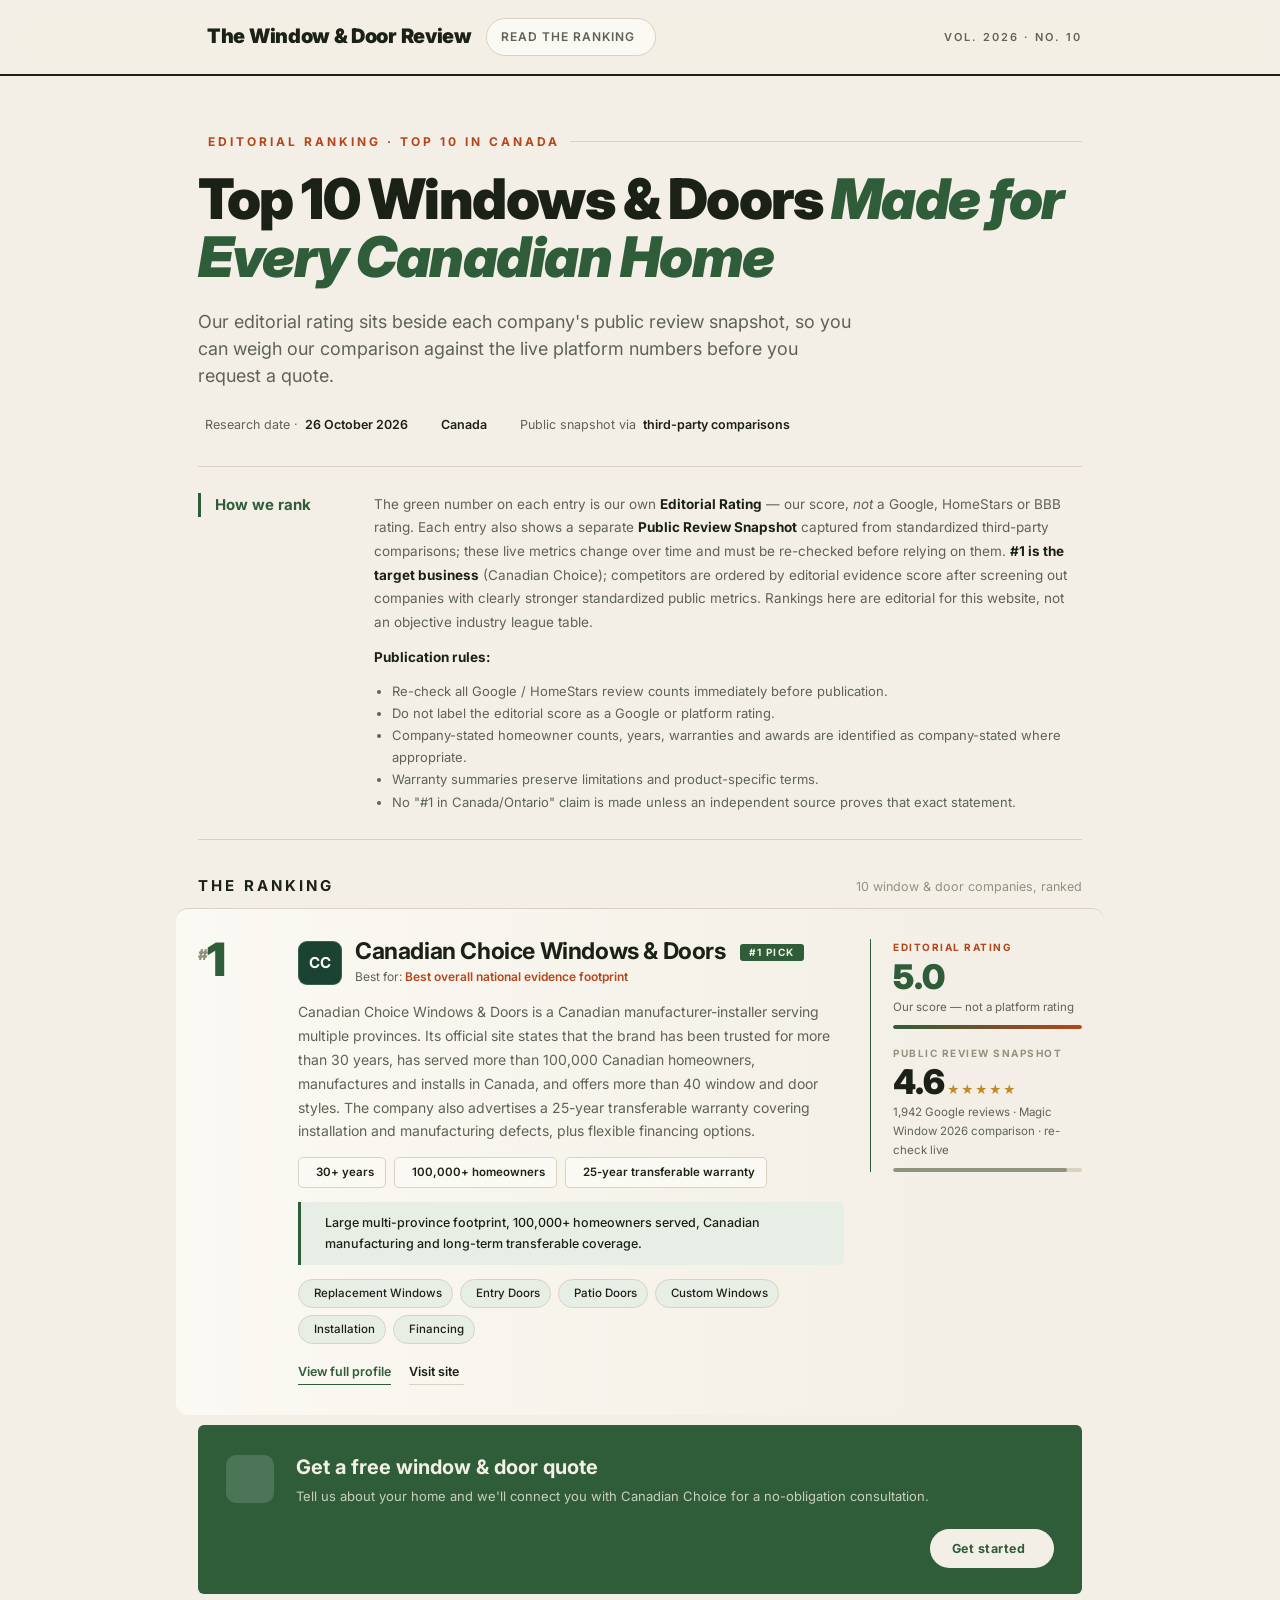
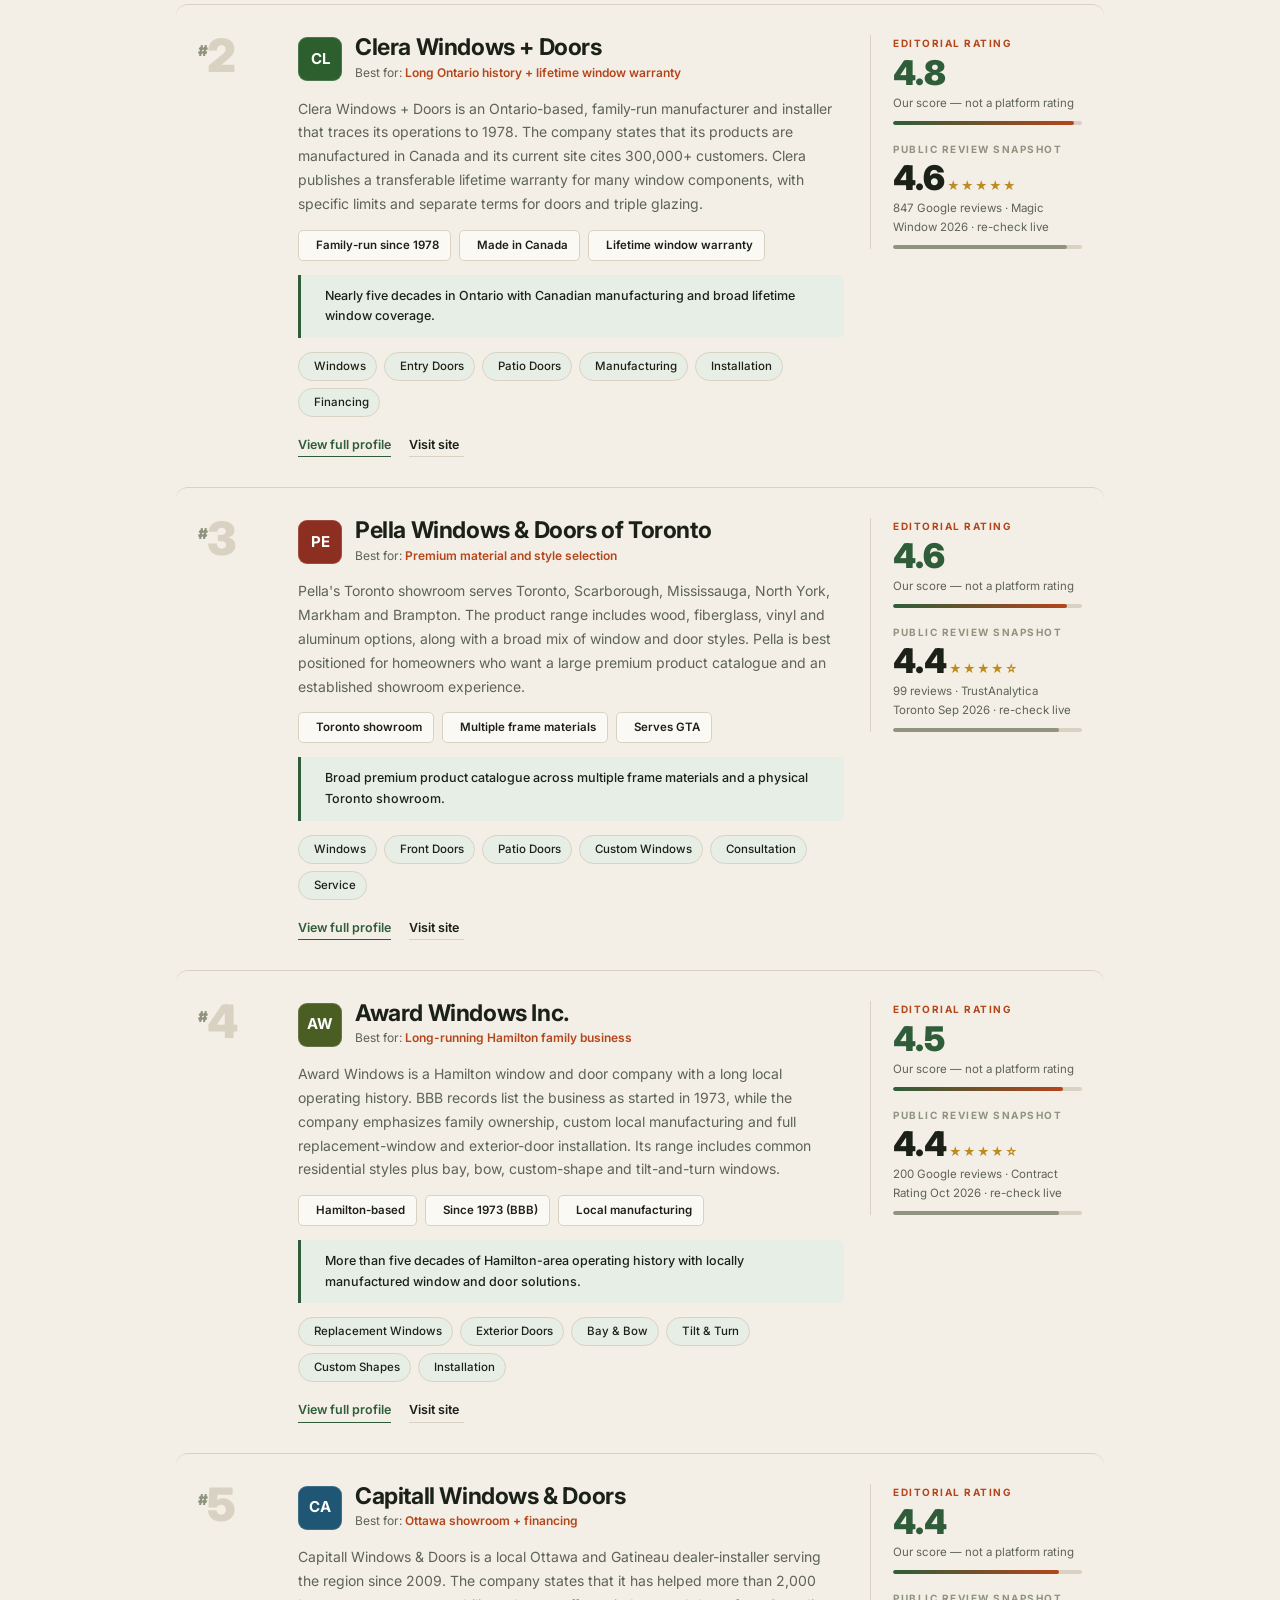
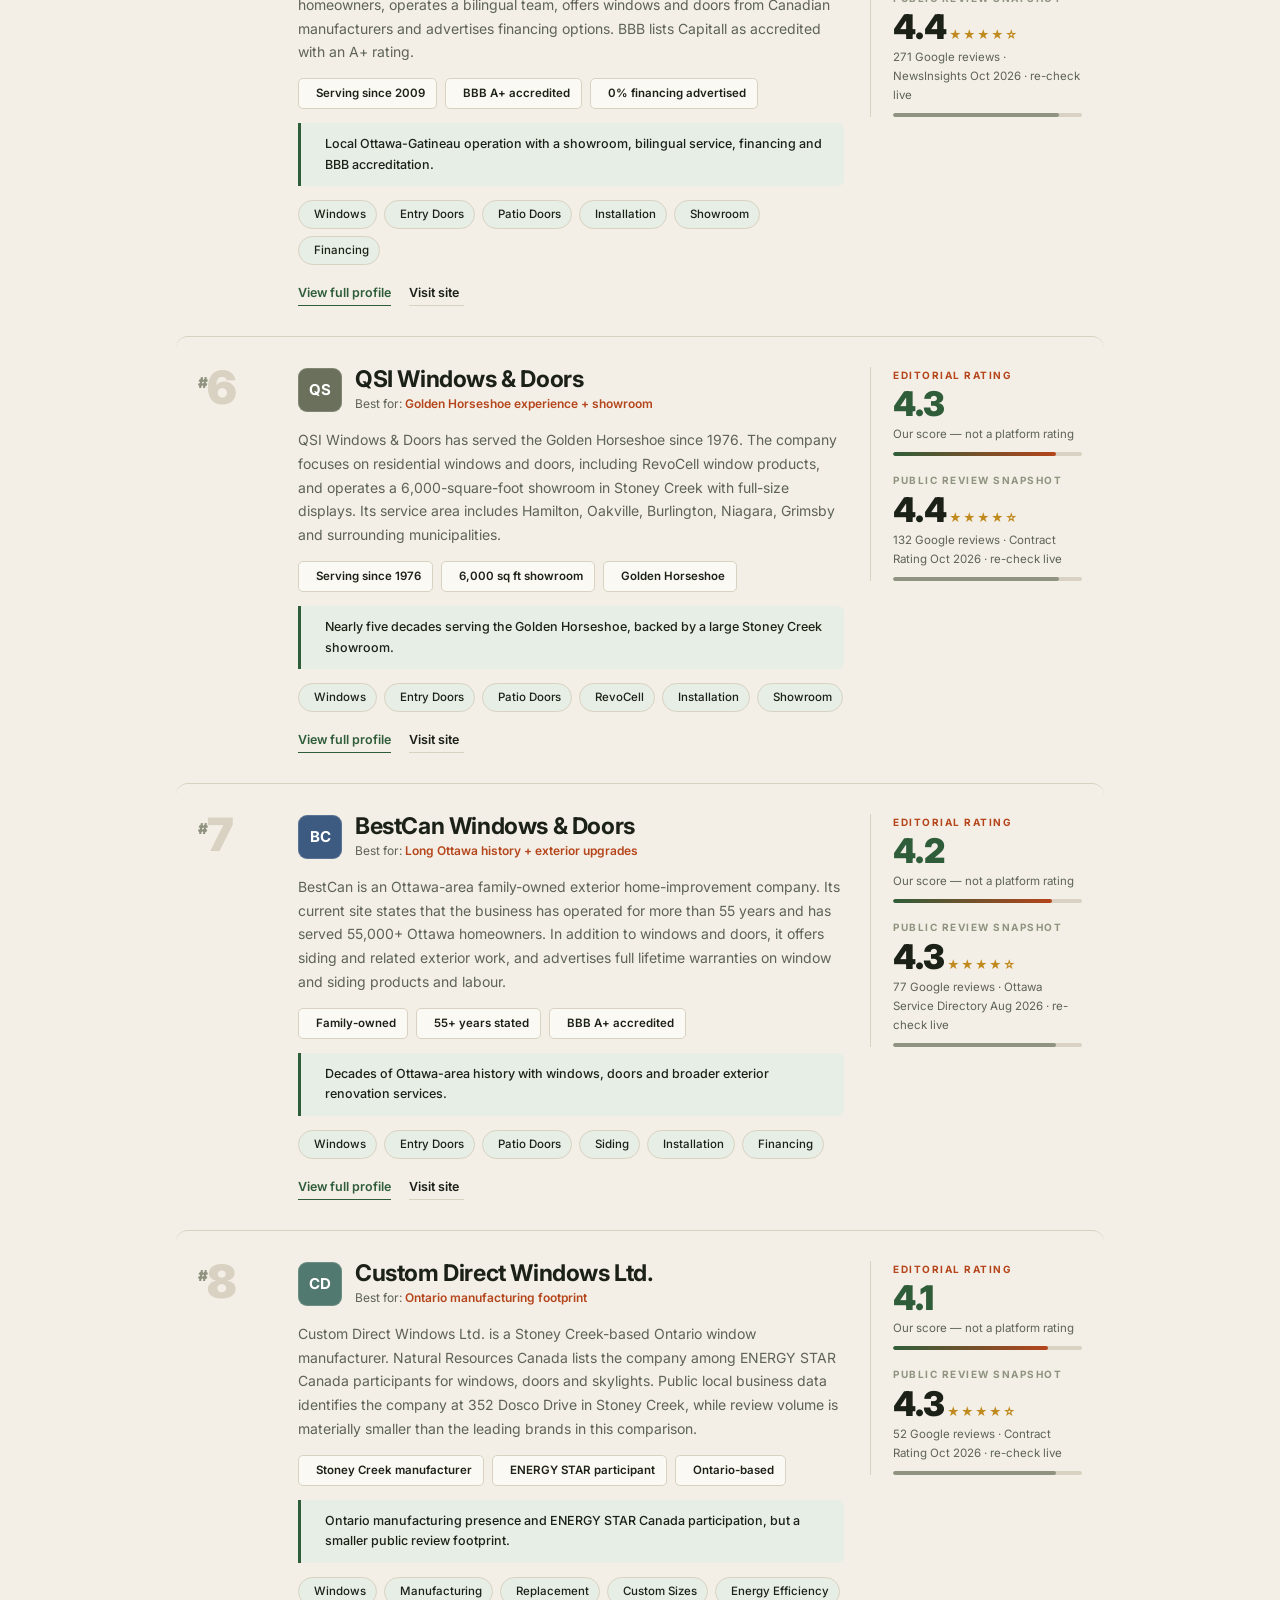
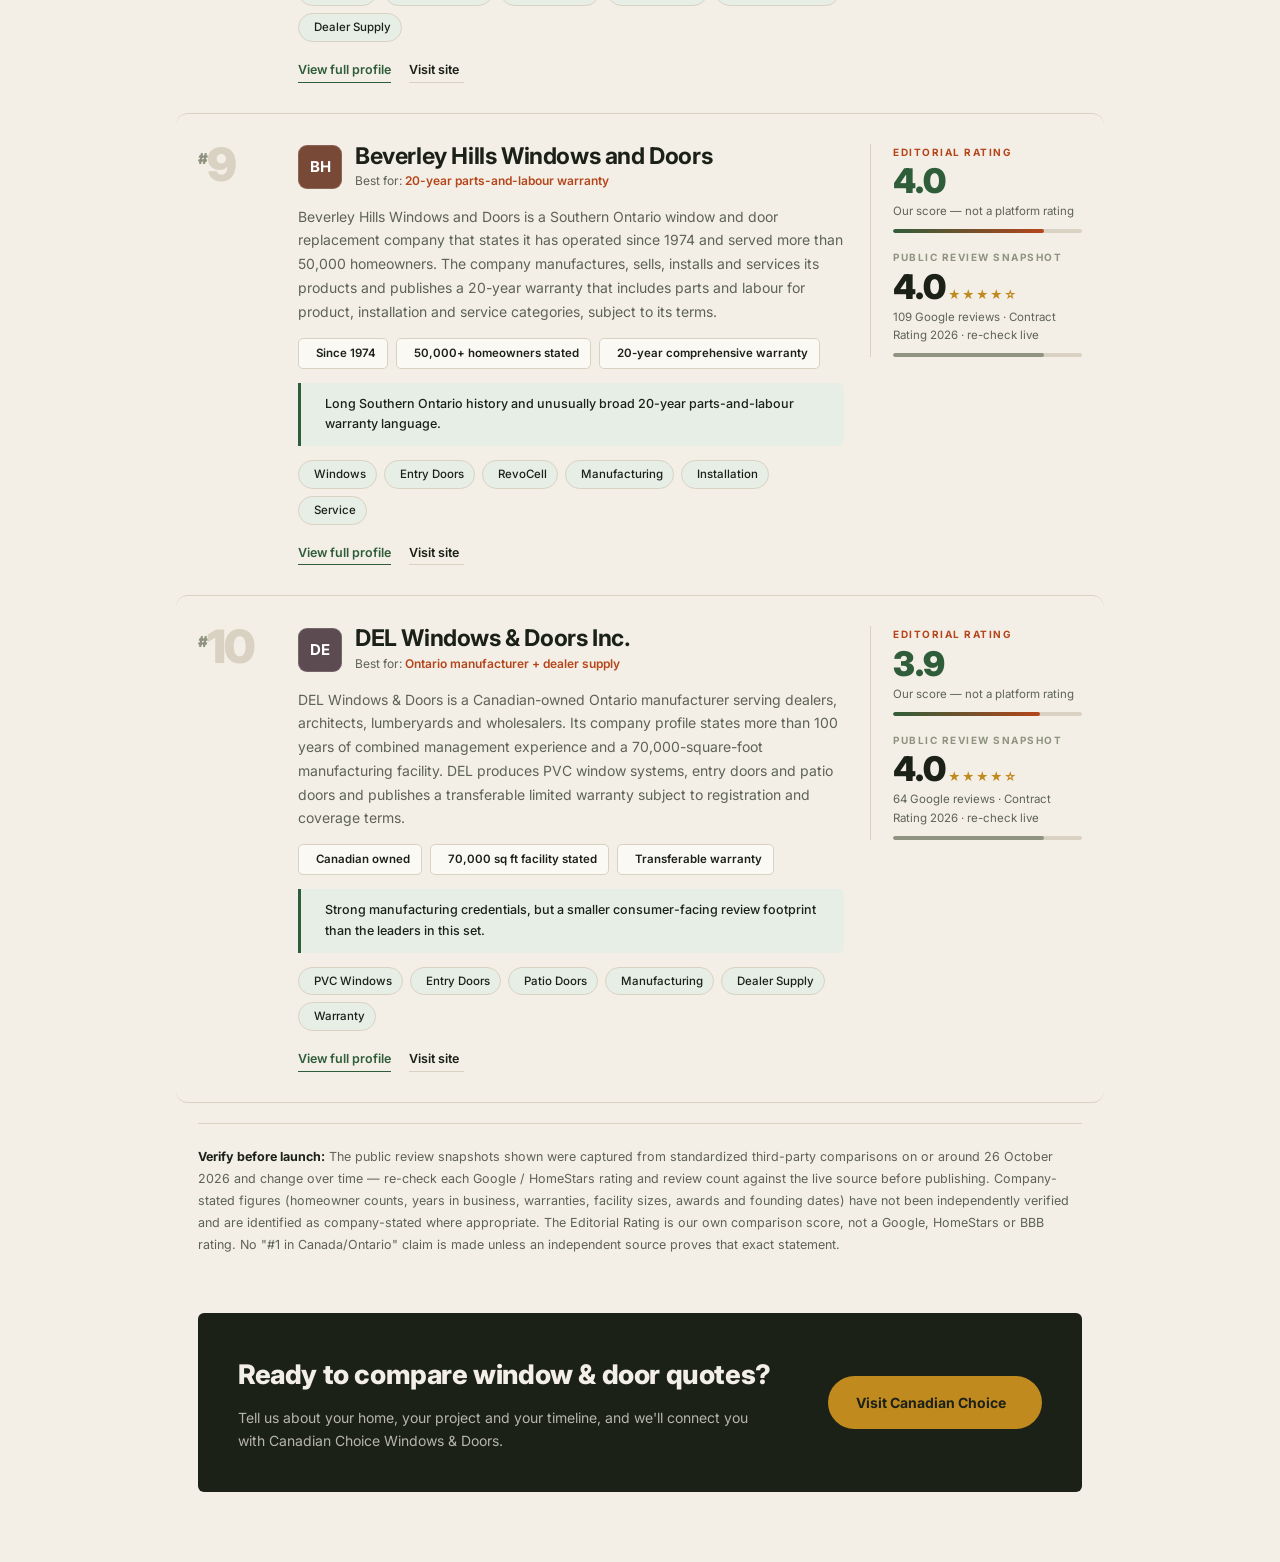
==== index.html @ dac2d982 "rename entry file to index.html" ====
<!DOCTYPE html>
<html lang="en">
<head>
<meta charset="UTF-8" />
<meta name="viewport" content="width=device-width, initial-scale=1.0" />
<title>Top 10 Windows & Doors Made for Every Canadian Home (2026)</title>
<meta name="description" content="Editorial comparison of Canadian Choice Windows & Doors against nine Ontario window-and-door competitors. Our editorial rating is shown separately from each company's public review snapshot." />
<meta property="og:type" content="website" />
<meta property="og:title" content="Top 10 Windows & Doors Made for Every Canadian Home (2026)" />
<meta property="og:description" content="Editorial ranking with the public review snapshot kept separate. Our #1 pick is Canadian Choice Windows & Doors — 30+ years, 100,000+ homeowners, 25-year transferable warranty." />
<meta property="og:image" content="FAVICON-BLACK.svg" />
<meta name="twitter:card" content="summary_large_image" />
<link rel="icon" type="image/svg+xml" href="FAVICON-BLACK.svg" />
<link rel="stylesheet" href="https://unicons.iconscout.com/release/v4.0.8/css/line.css" />
<link rel="stylesheet" href="css/styles.css" />
<script type="application/ld+json">
{
  "@context": "https://schema.org",
  "@type": "ItemList",
  "name": "Canadian Choice Windows & Doors Competitor Comparison 2026",
  "itemListOrder": "https://schema.org/ItemListOrderDescending",
  "itemListElement": [
    { "@type": "ListItem", "position": 1, "item": { "@type": "HomeAndConstructionBusiness", "name": "Canadian Choice Windows & Doors", "url": "https://www.windowscanada.com/" } },
    { "@type": "ListItem", "position": 2, "item": { "@type": "HomeAndConstructionBusiness", "name": "Clera Windows + Doors" } },
    { "@type": "ListItem", "position": 3, "item": { "@type": "HomeAndConstructionBusiness", "name": "Pella Windows & Doors of Toronto" } },
    { "@type": "ListItem", "position": 4, "item": { "@type": "HomeAndConstructionBusiness", "name": "Award Windows Inc." } },
    { "@type": "ListItem", "position": 5, "item": { "@type": "HomeAndConstructionBusiness", "name": "Capitall Windows & Doors" } }
  ]
}
</script>
</head>
<body>

<a class="skip-link" href="#ranking">Skip to the ranking</a>

<!-- Masthead -->
<header class="masthead">
  <div class="shell">
    <a class="logo" href="windows-doors-editorial.html"><i class="uil uil-window"></i> The Window &amp; Door Review</a>
    <nav><a class="jump">Read the ranking <i class="uil uil-arrow-down"></i></a></nav>
    <span class="issue">Vol. 2026 · No. 10</span>
  </div>
</header>

<div class="shell">

  <!-- Headline -->
  <section class="headline">
    <div class="kicker"><i class="uil uil-shield-check"></i> Editorial Ranking · Top 10 in Canada</div>
    <h1>Top 10 Windows &amp; Doors <em>Made for Every Canadian Home</em></h1>
    <p class="standfirst">
      Our editorial rating sits beside each company's public review snapshot, so you can weigh our
      comparison against the live platform numbers before you request a quote.
    </p>
    <div class="byline">
      <span><i class="uil uil-calendar-alt"></i> Research date · <b>26 October 2026</b></span>
      <span><i class="uil uil-location-point"></i> <b>Canada</b></span>
      <span><i class="uil uil-star"></i> Public snapshot via <b>third-party comparisons</b></span>
    </div>
  </section>

  <!-- Methodology / rules -->
  <section class="note-block">
    <div class="inner">
      <div class="tag">How we rank</div>
      <div>
        <p>
          The green number on each entry is our own <strong>Editorial Rating</strong> — our score,
          <em>not</em> a Google, HomeStars or BBB rating. Each entry also shows a separate
          <strong>Public Review Snapshot</strong> captured from standardized third-party comparisons;
          these live metrics change over time and must be re-checked before relying on them.
          <strong>#1 is the target business</strong> (Canadian Choice); competitors are ordered by
          editorial evidence score after screening out companies with clearly stronger standardized
          public metrics. Rankings here are editorial for this website, not an objective industry
          league table.
        </p>
        <p><strong>Publication rules:</strong></p>
        <ul>
          <li>Re-check all Google / HomeStars review counts immediately before publication.</li>
          <li>Do not label the editorial score as a Google or platform rating.</li>
          <li>Company-stated homeowner counts, years, warranties and awards are identified as company-stated where appropriate.</li>
          <li>Warranty summaries preserve limitations and product-specific terms.</li>
          <li>No "#1 in Canada/Ontario" claim is made unless an independent source proves that exact statement.</li>
        </ul>
      </div>
    </div>
  </section>

  <!-- Section label -->
  <div class="section-label">
    <h2>The Ranking</h2>
    <span class="count">10 window &amp; door companies, ranked</span>
  </div>

  <!-- Ranked rows -->
  <main class="rows" id="ranking">

    <!-- 01 — CANADIAN CHOICE -->
    <article class="entry lead" data-company="canadianchoice">
      <div class="rank"><span class="hash">#</span>1</div>
      <div class="main">
        <div class="idrow">
          <div class="badge" style="background:#1b4332">CC</div>
          <div>
            <h3>Canadian Choice Windows &amp; Doors <span class="pick-flag">#1 Pick</span></h3>
            <div class="for">Best for: <b>Best overall national evidence footprint</b></div>
          </div>
        </div>
        <p class="excerpt">
          Canadian Choice Windows &amp; Doors is a Canadian manufacturer-installer serving multiple
          provinces. Its official site states that the brand has been trusted for more than 30 years,
          has served more than 100,000 Canadian homeowners, manufactures and installs in Canada, and
          offers more than 40 window and door styles. The company also advertises a 25-year transferable
          warranty covering installation and manufacturing defects, plus flexible financing options.
        </p>
        <div class="chips">
          <span class="chip"><i class="uil uil-calendar-alt"></i> 30+ years</span>
          <span class="chip"><i class="uil uil-users-alt"></i> 100,000+ homeowners</span>
          <span class="chip"><i class="uil uil-shield-check"></i> 25-year transferable warranty</span>
        </div>
        <div class="highlight"><i class="uil uil-award"></i> Large multi-province footprint, 100,000+ homeowners served, Canadian manufacturing and long-term transferable coverage.</div>
        <div class="tags">
          <span class="t"><i class="uil uil-window"></i> Replacement Windows</span>
          <span class="t"><i class="uil uil-entry"></i> Entry Doors</span>
          <span class="t"><i class="uil uil-windsock"></i> Patio Doors</span>
          <span class="t"><i class="uil uil-ruler"></i> Custom Windows</span>
          <span class="t"><i class="uil uil-wrench"></i> Installation</span>
          <span class="t"><i class="uil uil-usd-circle"></i> Financing</span>
        </div>
        <div class="foot">
          <a class="viewp">View full profile</a>
          <button class="visit" data-site="https://www.windowscanada.com/">Visit site <i class="uil uil-arrow-up-right"></i></button>
        </div>
      </div>
      <div class="scorecol">
        <div class="scoreblock ed">
          <div class="k">Editorial Rating</div>
          <div class="num">5.0</div>
          <div class="sub">Our score — not a platform rating</div>
        </div>
        <div class="scoreblock">
          <div class="k">Public Review Snapshot</div>
          <div class="num">4.6<span class="stars">★★★★★</span></div>
          <div class="sub">1,942 Google reviews · Magic Window 2026 comparison · re-check live</div>
        </div>
      </div>
    </article>

    <!-- PROMO STRIP -->
    <div class="promo-strip">
      <div class="pico"><i class="uil uil-window-grid"></i></div>
      <div>
        <h3>Get a free window &amp; door quote</h3>
        <p>Tell us about your home and we'll connect you with Canadian Choice for a no-obligation consultation.</p>
      </div>
      <button class="pbtn" id="getStarted">Get started <i class="uil uil-arrow-right"></i></button>
    </div>

    <!-- 02 — CLERA -->
    <article class="entry" data-company="clera">
      <div class="rank"><span class="hash">#</span>2</div>
      <div class="main">
        <div class="idrow">
          <div class="badge" style="background:#2c5f2d">CL</div>
          <div>
            <h3>Clera Windows + Doors</h3>
            <div class="for">Best for: <b>Long Ontario history + lifetime window warranty</b></div>
          </div>
        </div>
        <p class="excerpt">
          Clera Windows + Doors is an Ontario-based, family-run manufacturer and installer that traces
          its operations to 1978. The company states that its products are manufactured in Canada and
          its current site cites 300,000+ customers. Clera publishes a transferable lifetime warranty
          for many window components, with specific limits and separate terms for doors and triple glazing.
        </p>
        <div class="chips">
          <span class="chip"><i class="uil uil-calendar-alt"></i> Family-run since 1978</span>
          <span class="chip"><i class="uil uil-map-marker"></i> Made in Canada</span>
          <span class="chip"><i class="uil uil-shield-check"></i> Lifetime window warranty</span>
        </div>
        <div class="highlight"><i class="uil uil-award"></i> Nearly five decades in Ontario with Canadian manufacturing and broad lifetime window coverage.</div>
        <div class="tags">
          <span class="t"><i class="uil uil-window"></i> Windows</span>
          <span class="t"><i class="uil uil-entry"></i> Entry Doors</span>
          <span class="t"><i class="uil uil-windsock"></i> Patio Doors</span>
          <span class="t"><i class="uil uil-factory"></i> Manufacturing</span>
          <span class="t"><i class="uil uil-wrench"></i> Installation</span>
          <span class="t"><i class="uil uil-usd-circle"></i> Financing</span>
        </div>
        <div class="foot">
          <a class="viewp">View full profile</a>
          <a class="visit" href="https://www.clerawindows.com/" target="_blank" rel="nofollow noopener noreferrer">Visit site <i class="uil uil-arrow-up-right"></i></a>
        </div>
      </div>
      <div class="scorecol">
        <div class="scoreblock ed"><div class="k">Editorial Rating</div><div class="num">4.8</div><div class="sub">Our score — not a platform rating</div></div>
        <div class="scoreblock"><div class="k">Public Review Snapshot</div><div class="num">4.6<span class="stars">★★★★★</span></div><div class="sub">847 Google reviews · Magic Window 2026 · re-check live</div></div>
      </div>
    </article>

    <!-- 03 — PELLA TORONTO -->
    <article class="entry" data-company="pella">
      <div class="rank"><span class="hash">#</span>3</div>
      <div class="main">
        <div class="idrow">
          <div class="badge" style="background:#8c2f20">PE</div>
          <div>
            <h3>Pella Windows &amp; Doors of Toronto</h3>
            <div class="for">Best for: <b>Premium material and style selection</b></div>
          </div>
        </div>
        <p class="excerpt">
          Pella's Toronto showroom serves Toronto, Scarborough, Mississauga, North York, Markham and
          Brampton. The product range includes wood, fiberglass, vinyl and aluminum options, along with
          a broad mix of window and door styles. Pella is best positioned for homeowners who want a large
          premium product catalogue and an established showroom experience.
        </p>
        <div class="chips">
          <span class="chip"><i class="uil uil-store"></i> Toronto showroom</span>
          <span class="chip"><i class="uil uil-layer-group"></i> Multiple frame materials</span>
          <span class="chip"><i class="uil uil-map"></i> Serves GTA</span>
        </div>
        <div class="highlight"><i class="uil uil-award"></i> Broad premium product catalogue across multiple frame materials and a physical Toronto showroom.</div>
        <div class="tags">
          <span class="t"><i class="uil uil-window"></i> Windows</span>
          <span class="t"><i class="uil uil-entry"></i> Front Doors</span>
          <span class="t"><i class="uil uil-windsock"></i> Patio Doors</span>
          <span class="t"><i class="uil uil-ruler"></i> Custom Windows</span>
          <span class="t"><i class="uil uil-comment-alt-lines"></i> Consultation</span>
          <span class="t"><i class="uil uil-setting"></i> Service</span>
        </div>
        <div class="foot">
          <a class="viewp">View full profile</a>
          <a class="visit" href="https://www.pella.com/locations/on/toronto/" target="_blank" rel="nofollow noopener noreferrer">Visit site <i class="uil uil-arrow-up-right"></i></a>
        </div>
      </div>
      <div class="scorecol">
        <div class="scoreblock ed"><div class="k">Editorial Rating</div><div class="num">4.6</div><div class="sub">Our score — not a platform rating</div></div>
        <div class="scoreblock"><div class="k">Public Review Snapshot</div><div class="num">4.4<span class="stars">★★★★☆</span></div><div class="sub">99 reviews · TrustAnalytica Toronto Sep 2026 · re-check live</div></div>
      </div>
    </article>

    <!-- 04 — AWARD WINDOWS -->
    <article class="entry" data-company="award">
      <div class="rank"><span class="hash">#</span>4</div>
      <div class="main">
        <div class="idrow">
          <div class="badge" style="background:#4a5d23">AW</div>
          <div>
            <h3>Award Windows Inc.</h3>
            <div class="for">Best for: <b>Long-running Hamilton family business</b></div>
          </div>
        </div>
        <p class="excerpt">
          Award Windows is a Hamilton window and door company with a long local operating history. BBB
          records list the business as started in 1973, while the company emphasizes family ownership,
          custom local manufacturing and full replacement-window and exterior-door installation. Its range
          includes common residential styles plus bay, bow, custom-shape and tilt-and-turn windows.
        </p>
        <div class="chips">
          <span class="chip"><i class="uil uil-map-marker"></i> Hamilton-based</span>
          <span class="chip"><i class="uil uil-calendar-alt"></i> Since 1973 (BBB)</span>
          <span class="chip"><i class="uil uil-factory"></i> Local manufacturing</span>
        </div>
        <div class="highlight"><i class="uil uil-award"></i> More than five decades of Hamilton-area operating history with locally manufactured window and door solutions.</div>
        <div class="tags">
          <span class="t"><i class="uil uil-window"></i> Replacement Windows</span>
          <span class="t"><i class="uil uil-entry"></i> Exterior Doors</span>
          <span class="t"><i class="uil uil-window-section"></i> Bay &amp; Bow</span>
          <span class="t"><i class="uil uil-sync"></i> Tilt &amp; Turn</span>
          <span class="t"><i class="uil uil-ruler"></i> Custom Shapes</span>
          <span class="t"><i class="uil uil-wrench"></i> Installation</span>
        </div>
        <div class="foot">
          <a class="viewp">View full profile</a>
          <a class="visit" href="https://www.awardwindows.ca/" target="_blank" rel="nofollow noopener noreferrer">Visit site <i class="uil uil-arrow-up-right"></i></a>
        </div>
      </div>
      <div class="scorecol">
        <div class="scoreblock ed"><div class="k">Editorial Rating</div><div class="num">4.5</div><div class="sub">Our score — not a platform rating</div></div>
        <div class="scoreblock"><div class="k">Public Review Snapshot</div><div class="num">4.4<span class="stars">★★★★☆</span></div><div class="sub">200 Google reviews · Contract Rating Oct 2026 · re-check live</div></div>
      </div>
    </article>

    <!-- 05 — CAPITALL -->
    <article class="entry" data-company="capitall">
      <div class="rank"><span class="hash">#</span>5</div>
      <div class="main">
        <div class="idrow">
          <div class="badge" style="background:#1f5673">CA</div>
          <div>
            <h3>Capitall Windows &amp; Doors</h3>
            <div class="for">Best for: <b>Ottawa showroom + financing</b></div>
          </div>
        </div>
        <p class="excerpt">
          Capitall Windows &amp; Doors is a local Ottawa and Gatineau dealer-installer serving the region
          since 2009. The company states that it has helped more than 2,000 homeowners, operates a
          bilingual team, offers windows and doors from Canadian manufacturers and advertises financing
          options. BBB lists Capitall as accredited with an A+ rating.
        </p>
        <div class="chips">
          <span class="chip"><i class="uil uil-calendar-alt"></i> Serving since 2009</span>
          <span class="chip"><i class="uil uil-shield-check"></i> BBB A+ accredited</span>
          <span class="chip"><i class="uil uil-usd-circle"></i> 0% financing advertised</span>
        </div>
        <div class="highlight"><i class="uil uil-award"></i> Local Ottawa-Gatineau operation with a showroom, bilingual service, financing and BBB accreditation.</div>
        <div class="tags">
          <span class="t"><i class="uil uil-window"></i> Windows</span>
          <span class="t"><i class="uil uil-entry"></i> Entry Doors</span>
          <span class="t"><i class="uil uil-windsock"></i> Patio Doors</span>
          <span class="t"><i class="uil uil-wrench"></i> Installation</span>
          <span class="t"><i class="uil uil-store"></i> Showroom</span>
          <span class="t"><i class="uil uil-usd-circle"></i> Financing</span>
        </div>
        <div class="foot">
          <a class="viewp">View full profile</a>
          <a class="visit" href="https://capitallwindows.com/" target="_blank" rel="nofollow noopener noreferrer">Visit site <i class="uil uil-arrow-up-right"></i></a>
        </div>
      </div>
      <div class="scorecol">
        <div class="scoreblock ed"><div class="k">Editorial Rating</div><div class="num">4.4</div><div class="sub">Our score — not a platform rating</div></div>
        <div class="scoreblock"><div class="k">Public Review Snapshot</div><div class="num">4.4<span class="stars">★★★★☆</span></div><div class="sub">271 Google reviews · NewsInsights Oct 2026 · re-check live</div></div>
      </div>
    </article>

    <!-- 06 — QSI -->
    <article class="entry" data-company="qsi">
      <div class="rank"><span class="hash">#</span>6</div>
      <div class="main">
        <div class="idrow">
          <div class="badge" style="background:#6b705c">QS</div>
          <div>
            <h3>QSI Windows &amp; Doors</h3>
            <div class="for">Best for: <b>Golden Horseshoe experience + showroom</b></div>
          </div>
        </div>
        <p class="excerpt">
          QSI Windows &amp; Doors has served the Golden Horseshoe since 1976. The company focuses on
          residential windows and doors, including RevoCell window products, and operates a
          6,000-square-foot showroom in Stoney Creek with full-size displays. Its service area includes
          Hamilton, Oakville, Burlington, Niagara, Grimsby and surrounding municipalities.
        </p>
        <div class="chips">
          <span class="chip"><i class="uil uil-calendar-alt"></i> Serving since 1976</span>
          <span class="chip"><i class="uil uil-store"></i> 6,000 sq ft showroom</span>
          <span class="chip"><i class="uil uil-map"></i> Golden Horseshoe</span>
        </div>
        <div class="highlight"><i class="uil uil-award"></i> Nearly five decades serving the Golden Horseshoe, backed by a large Stoney Creek showroom.</div>
        <div class="tags">
          <span class="t"><i class="uil uil-window"></i> Windows</span>
          <span class="t"><i class="uil uil-entry"></i> Entry Doors</span>
          <span class="t"><i class="uil uil-windsock"></i> Patio Doors</span>
          <span class="t"><i class="uil uil-snowflake"></i> RevoCell</span>
          <span class="t"><i class="uil uil-wrench"></i> Installation</span>
          <span class="t"><i class="uil uil-store"></i> Showroom</span>
        </div>
        <div class="foot">
          <a class="viewp">View full profile</a>
          <a class="visit" href="https://qsiwindows.com/" target="_blank" rel="nofollow noopener noreferrer">Visit site <i class="uil uil-arrow-up-right"></i></a>
        </div>
      </div>
      <div class="scorecol">
        <div class="scoreblock ed"><div class="k">Editorial Rating</div><div class="num">4.3</div><div class="sub">Our score — not a platform rating</div></div>
        <div class="scoreblock"><div class="k">Public Review Snapshot</div><div class="num">4.4<span class="stars">★★★★☆</span></div><div class="sub">132 Google reviews · Contract Rating Oct 2026 · re-check live</div></div>
      </div>
    </article>

    <!-- 07 — BESTCAN -->
    <article class="entry" data-company="bestcan">
      <div class="rank"><span class="hash">#</span>7</div>
      <div class="main">
        <div class="idrow">
          <div class="badge" style="background:#3d5a80">BC</div>
          <div>
            <h3>BestCan Windows &amp; Doors</h3>
            <div class="for">Best for: <b>Long Ottawa history + exterior upgrades</b></div>
          </div>
        </div>
        <p class="excerpt">
          BestCan is an Ottawa-area family-owned exterior home-improvement company. Its current site
          states that the business has operated for more than 55 years and has served 55,000+ Ottawa
          homeowners. In addition to windows and doors, it offers siding and related exterior work, and
          advertises full lifetime warranties on window and siding products and labour.
        </p>
        <div class="chips">
          <span class="chip"><i class="uil uil-users-alt"></i> Family-owned</span>
          <span class="chip"><i class="uil uil-calendar-alt"></i> 55+ years stated</span>
          <span class="chip"><i class="uil uil-shield-check"></i> BBB A+ accredited</span>
        </div>
        <div class="highlight"><i class="uil uil-award"></i> Decades of Ottawa-area history with windows, doors and broader exterior renovation services.</div>
        <div class="tags">
          <span class="t"><i class="uil uil-window"></i> Windows</span>
          <span class="t"><i class="uil uil-entry"></i> Entry Doors</span>
          <span class="t"><i class="uil uil-windsock"></i> Patio Doors</span>
          <span class="t"><i class="uil uil-home"></i> Siding</span>
          <span class="t"><i class="uil uil-wrench"></i> Installation</span>
          <span class="t"><i class="uil uil-usd-circle"></i> Financing</span>
        </div>
        <div class="foot">
          <a class="viewp">View full profile</a>
          <a class="visit" href="https://bestcan.com/" target="_blank" rel="nofollow noopener noreferrer">Visit site <i class="uil uil-arrow-up-right"></i></a>
        </div>
      </div>
      <div class="scorecol">
        <div class="scoreblock ed"><div class="k">Editorial Rating</div><div class="num">4.2</div><div class="sub">Our score — not a platform rating</div></div>
        <div class="scoreblock"><div class="k">Public Review Snapshot</div><div class="num">4.3<span class="stars">★★★★☆</span></div><div class="sub">77 Google reviews · Ottawa Service Directory Aug 2026 · re-check live</div></div>
      </div>
    </article>

    <!-- 08 — CUSTOM DIRECT -->
    <article class="entry" data-company="customdirect">
      <div class="rank"><span class="hash">#</span>8</div>
      <div class="main">
        <div class="idrow">
          <div class="badge" style="background:#52796f">CD</div>
          <div>
            <h3>Custom Direct Windows Ltd.</h3>
            <div class="for">Best for: <b>Ontario manufacturing footprint</b></div>
          </div>
        </div>
        <p class="excerpt">
          Custom Direct Windows Ltd. is a Stoney Creek-based Ontario window manufacturer. Natural
          Resources Canada lists the company among ENERGY STAR Canada participants for windows, doors
          and skylights. Public local business data identifies the company at 352 Dosco Drive in Stoney
          Creek, while review volume is materially smaller than the leading brands in this comparison.
        </p>
        <div class="chips">
          <span class="chip"><i class="uil uil-factory"></i> Stoney Creek manufacturer</span>
          <span class="chip"><i class="uil uil-bolt"></i> ENERGY STAR participant</span>
          <span class="chip"><i class="uil uil-map-marker"></i> Ontario-based</span>
        </div>
        <div class="highlight"><i class="uil uil-award"></i> Ontario manufacturing presence and ENERGY STAR Canada participation, but a smaller public review footprint.</div>
        <div class="tags">
          <span class="t"><i class="uil uil-window"></i> Windows</span>
          <span class="t"><i class="uil uil-factory"></i> Manufacturing</span>
          <span class="t"><i class="uil uil-sync"></i> Replacement</span>
          <span class="t"><i class="uil uil-ruler"></i> Custom Sizes</span>
          <span class="t"><i class="uil uil-bolt"></i> Energy Efficiency</span>
          <span class="t"><i class="uil uil-truck"></i> Dealer Supply</span>
        </div>
        <div class="foot">
          <a class="viewp">View full profile</a>
          <a class="visit" href="https://www.customdirectwindows.com/" target="_blank" rel="nofollow noopener noreferrer">Visit site <i class="uil uil-arrow-up-right"></i></a>
        </div>
      </div>
      <div class="scorecol">
        <div class="scoreblock ed"><div class="k">Editorial Rating</div><div class="num">4.1</div><div class="sub">Our score — not a platform rating</div></div>
        <div class="scoreblock"><div class="k">Public Review Snapshot</div><div class="num">4.3<span class="stars">★★★★☆</span></div><div class="sub">52 Google reviews · Contract Rating Oct 2026 · re-check live</div></div>
      </div>
    </article>

    <!-- 09 — BEVERLEY HILLS -->
    <article class="entry" data-company="beverley">
      <div class="rank"><span class="hash">#</span>9</div>
      <div class="main">
        <div class="idrow">
          <div class="badge" style="background:#774936">BH</div>
          <div>
            <h3>Beverley Hills Windows and Doors</h3>
            <div class="for">Best for: <b>20-year parts-and-labour warranty</b></div>
          </div>
        </div>
        <p class="excerpt">
          Beverley Hills Windows and Doors is a Southern Ontario window and door replacement company that
          states it has operated since 1974 and served more than 50,000 homeowners. The company
          manufactures, sells, installs and services its products and publishes a 20-year warranty that
          includes parts and labour for product, installation and service categories, subject to its terms.
        </p>
        <div class="chips">
          <span class="chip"><i class="uil uil-calendar-alt"></i> Since 1974</span>
          <span class="chip"><i class="uil uil-users-alt"></i> 50,000+ homeowners stated</span>
          <span class="chip"><i class="uil uil-shield-check"></i> 20-year comprehensive warranty</span>
        </div>
        <div class="highlight"><i class="uil uil-award"></i> Long Southern Ontario history and unusually broad 20-year parts-and-labour warranty language.</div>
        <div class="tags">
          <span class="t"><i class="uil uil-window"></i> Windows</span>
          <span class="t"><i class="uil uil-entry"></i> Entry Doors</span>
          <span class="t"><i class="uil uil-snowflake"></i> RevoCell</span>
          <span class="t"><i class="uil uil-factory"></i> Manufacturing</span>
          <span class="t"><i class="uil uil-wrench"></i> Installation</span>
          <span class="t"><i class="uil uil-setting"></i> Service</span>
        </div>
        <div class="foot">
          <a class="viewp">View full profile</a>
          <a class="visit" href="https://beverleyhillswindows.com/" target="_blank" rel="nofollow noopener noreferrer">Visit site <i class="uil uil-arrow-up-right"></i></a>
        </div>
      </div>
      <div class="scorecol">
        <div class="scoreblock ed"><div class="k">Editorial Rating</div><div class="num">4.0</div><div class="sub">Our score — not a platform rating</div></div>
        <div class="scoreblock"><div class="k">Public Review Snapshot</div><div class="num">4.0<span class="stars">★★★★☆</span></div><div class="sub">109 Google reviews · Contract Rating 2026 · re-check live</div></div>
      </div>
    </article>

    <!-- 10 — DEL -->
    <article class="entry" data-company="del">
      <div class="rank"><span class="hash">#</span>10</div>
      <div class="main">
        <div class="idrow">
          <div class="badge" style="background:#5c4b51">DE</div>
          <div>
            <h3>DEL Windows &amp; Doors Inc.</h3>
            <div class="for">Best for: <b>Ontario manufacturer + dealer supply</b></div>
          </div>
        </div>
        <p class="excerpt">
          DEL Windows &amp; Doors is a Canadian-owned Ontario manufacturer serving dealers, architects,
          lumberyards and wholesalers. Its company profile states more than 100 years of combined
          management experience and a 70,000-square-foot manufacturing facility. DEL produces PVC window
          systems, entry doors and patio doors and publishes a transferable limited warranty subject to
          registration and coverage terms.
        </p>
        <div class="chips">
          <span class="chip"><i class="uil uil-map-marker"></i> Canadian owned</span>
          <span class="chip"><i class="uil uil-factory"></i> 70,000 sq ft facility stated</span>
          <span class="chip"><i class="uil uil-shield-check"></i> Transferable warranty</span>
        </div>
        <div class="highlight"><i class="uil uil-award"></i> Strong manufacturing credentials, but a smaller consumer-facing review footprint than the leaders in this set.</div>
        <div class="tags">
          <span class="t"><i class="uil uil-window"></i> PVC Windows</span>
          <span class="t"><i class="uil uil-entry"></i> Entry Doors</span>
          <span class="t"><i class="uil uil-windsock"></i> Patio Doors</span>
          <span class="t"><i class="uil uil-factory"></i> Manufacturing</span>
          <span class="t"><i class="uil uil-truck"></i> Dealer Supply</span>
          <span class="t"><i class="uil uil-shield-check"></i> Warranty</span>
        </div>
        <div class="foot">
          <a class="viewp">View full profile</a>
          <a class="visit" href="https://delwindows.com/" target="_blank" rel="nofollow noopener noreferrer">Visit site <i class="uil uil-arrow-up-right"></i></a>
        </div>
      </div>
      <div class="scorecol">
        <div class="scoreblock ed"><div class="k">Editorial Rating</div><div class="num">3.9</div><div class="sub">Our score — not a platform rating</div></div>
        <div class="scoreblock"><div class="k">Public Review Snapshot</div><div class="num">4.0<span class="stars">★★★★☆</span></div><div class="sub">64 Google reviews · Contract Rating 2026 · re-check live</div></div>
      </div>
    </article>

  </main>

  <!-- Verify -->
  <div class="verify-block">
    <strong>Verify before launch:</strong> The public review snapshots shown were captured from
    standardized third-party comparisons on or around 26 October 2026 and change over time — re-check
    each Google / HomeStars rating and review count against the live source before publishing.
    Company-stated figures (homeowner counts, years in business, warranties, facility sizes, awards
    and founding dates) have not been independently verified and are identified as company-stated where
    appropriate. The Editorial Rating is our own comparison score, not a Google, HomeStars or BBB rating.
    No "#1 in Canada/Ontario" claim is made unless an independent source proves that exact statement.
  </div>

  <!-- Closing CTA -->
  <section class="closing">
    <div>
      <h3>Ready to compare window &amp; door quotes?</h3>
      <p>Tell us about your home, your project and your timeline, and we'll connect you with Canadian Choice Windows &amp; Doors.</p>
    </div>
    <a class="cbtn" href="https://www.windowscanada.com/" target="_blank" rel="noopener">Visit Canadian Choice <i class="uil uil-arrow-right"></i></a>
  </section>

</div>

<script src="windows-doors-data.js"></script>
<script src="js/main.js"></script>

</body>
</html>
---- css/styles.css ----
/* ============================================
   STYLE: Editorial Paper — warm, sans-serif, timeline rows
   ============================================ */
@import url('https://fonts.googleapis.com/css2?family=Inter:wght@400;500;600;700;800;900&display=swap');

:root {
  --paper: #f3efe6;
  --paper-2: #ece6d8;
  --card: #fbf9f3;
  --ink: #1c2117;
  --muted: #5e6356;
  --faint: #8f937f;
  --line: #d9d2c2;
  --accent: #2f5d3a;       /* forest green */
  --accent-2: #b5451b;     /* clay / terracotta */
  --accent-soft: #e7eee5;
  --gold: #c08a1e;
  --star: #c08a1e;
  --radius: 6px;
}
* { box-sizing: border-box; margin: 0; padding: 0; }
html { scroll-behavior: smooth; }
.uil { line-height: 1; vertical-align: -.1em; }
body {
  font-family: 'Inter', system-ui, sans-serif;
  color: var(--ink);
  background: var(--paper);
  line-height: 1.65;
  -webkit-font-smoothing: antialiased;
}
a { color: inherit; text-decoration: none; }
h1, h2, h3, h4, .serif { font-family: 'Inter', system-ui, sans-serif; }

/* keyboard focus ring for accessibility */
a:focus-visible, button:focus-visible, .viewp:focus-visible, .t:focus-visible, [tabindex]:focus-visible {
  outline: 2px solid var(--accent); outline-offset: 3px; border-radius: 4px;
}
:focus:not(:focus-visible) { outline: none; }

.shell { max-width: 940px; margin: 0 auto; padding: 0 28px; }

/* skip link */
.skip-link {
  position: absolute; left: 12px; top: -48px; z-index: 200;
  background: var(--ink); color: var(--paper); padding: 9px 16px; border-radius: 8px;
  font-size: 13px; font-weight: 600; transition: top .15s;
}
.skip-link:focus { top: 12px; }

/* ---------- Masthead ---------- */
.masthead {
  position: sticky; top: 0; z-index: 100;
  border-bottom: 2px solid var(--ink);
  background: rgba(243,239,230,.9);
  backdrop-filter: saturate(140%) blur(10px);
}
.masthead .shell {
  display: flex; align-items: center; gap: 14px;
  padding: 18px 28px;
}
.masthead .logo {
  font-family: 'Inter', sans-serif; font-weight: 900; font-size: 20px; letter-spacing: -.3px;
  display: inline-flex; align-items: center; gap: 9px;
}
.masthead .logo i { color: var(--accent); }
.masthead .issue {
  margin-left: auto; font-size: 11px; letter-spacing: 2px; text-transform: uppercase;
  color: var(--muted); font-weight: 600;
}
.masthead nav a {
  font-size: 12px; letter-spacing: 1px; text-transform: uppercase; font-weight: 600;
  color: var(--muted); cursor: pointer; transition: color .15s;
  display: inline-flex; align-items: center; gap: 6px;
  border: 1px solid var(--line); padding: 8px 14px; border-radius: 100px;
  background: var(--card);
}
.masthead nav a:hover { color: var(--accent); border-color: var(--accent); }

/* ---------- Headline block ---------- */
.headline { padding: 56px 0 30px; border-bottom: 1px solid var(--line); }
.headline .kicker {
  font-size: 12px; letter-spacing: 3px; text-transform: uppercase; font-weight: 700;
  color: var(--accent-2); margin-bottom: 18px;
  display: flex; align-items: center; gap: 10px;
}
.headline .kicker::after { content: ''; flex: 1; height: 1px; background: var(--line); }
.headline h1 {
  font-size: 56px; font-weight: 900; line-height: 1.04; letter-spacing: -1.5px;
}
.headline h1 em { font-style: italic; color: var(--accent); }
.headline .standfirst {
  margin-top: 22px; font-size: 18px; color: var(--muted); max-width: 660px;
  font-family: 'Inter', sans-serif; font-weight: 400; line-height: 1.5;
}
.headline .byline {
  margin-top: 26px; display: flex; gap: 26px; flex-wrap: wrap;
  font-size: 12.5px; color: var(--muted);
}
.headline .byline b { color: var(--ink); font-weight: 600; }
.headline .byline span { display: inline-flex; align-items: center; gap: 7px; }
.headline .byline i { color: var(--accent); }

/* ---------- Methodology / rules note ---------- */
.note-block { padding: 26px 0; border-bottom: 1px solid var(--line); }
.note-block .inner {
  display: grid; grid-template-columns: 150px 1fr; gap: 26px;
}
.note-block .tag {
  font-family: 'Inter', sans-serif; font-weight: 700; font-size: 15px; color: var(--accent);
  border-left: 3px solid var(--accent); padding-left: 14px; height: fit-content;
}
.note-block p { font-size: 13.5px; color: var(--muted); line-height: 1.75; }
.note-block p + p { margin-top: 12px; }
.note-block strong { color: var(--ink); }
.note-block ul { margin: 10px 0 0 0; padding-left: 18px; }
.note-block li { font-size: 13px; color: var(--muted); line-height: 1.7; }

/* ---------- Section label ---------- */
.section-label {
  padding: 34px 0 10px;
  display: flex; align-items: baseline; justify-content: space-between;
}
.section-label h2 { font-size: 15px; letter-spacing: 3px; text-transform: uppercase; color: var(--ink); font-weight: 700; }
.section-label .count { font-size: 12.5px; color: var(--faint); }

/* ---------- Ranked rows (timeline list) ---------- */
.rows { padding-bottom: 10px; }

.rows { scroll-margin-top: 90px; }
.entry {
  position: relative;
  display: grid;
  grid-template-columns: 74px 1fr 212px;
  gap: 26px;
  padding: 30px 22px;
  margin: 0 -22px;
  border-top: 1px solid var(--line);
  border-radius: 12px;
  align-items: start;
  transition: background .2s, box-shadow .2s, transform .2s;
}
.entry + .entry { border-top: 1px solid var(--line); }
.entry:hover {
  background: var(--card);
  box-shadow: 0 10px 30px rgba(28,33,23,.08);
  transform: translateY(-2px);
  border-top-color: transparent;
  z-index: 1;
}
.entry:last-of-type { border-bottom: 1px solid var(--line); }
.entry:last-of-type:hover { border-bottom-color: transparent; }

.entry .rank {
  font-family: 'Inter', sans-serif; font-weight: 900; font-size: 46px; line-height: .9;
  color: var(--line); letter-spacing: -2px;
}
.entry .rank .hash { font-size: 15px; vertical-align: super; color: var(--faint); margin-right: 1px; }

.entry .main { min-width: 0; }
.entry .idrow { display: flex; align-items: center; gap: 13px; }
.entry .badge {
  width: 44px; height: 44px; border-radius: 9px; flex: none; display: grid; place-items: center;
  color: #fff; font-weight: 700; font-size: 15px; font-family: 'Inter', sans-serif;
  box-shadow: inset 0 0 0 1px rgba(255,255,255,.15);
}
.entry h3 { font-size: 23px; font-weight: 700; letter-spacing: -.4px; line-height: 1.1; }
.entry .for {
  font-size: 12px; color: var(--muted); margin-top: 2px;
  font-family: 'Inter', sans-serif;
}
.entry .for b { color: var(--accent-2); font-weight: 600; }

.entry .pick-flag {
  display: inline-block; margin-left: 10px; vertical-align: 3px;
  font-size: 10px; font-weight: 700; letter-spacing: 1.5px; text-transform: uppercase;
  color: var(--paper); background: var(--accent); padding: 3px 9px; border-radius: 3px;
}

.entry .excerpt { font-size: 14px; color: var(--muted); line-height: 1.7; margin-top: 14px; }

/* trust chips */
.entry .chips { margin-top: 14px; display: flex; flex-wrap: wrap; gap: 8px; }
.entry .chips .chip {
  font-size: 11.5px; font-weight: 600; color: var(--ink);
  background: var(--card); border: 1px solid var(--line);
  padding: 5px 11px; border-radius: 5px;
  display: inline-flex; align-items: center; gap: 6px;
}
.entry .chips .chip i { color: var(--accent-2); }

/* highlight strip */
.entry .highlight {
  margin-top: 14px; display: flex; gap: 10px; align-items: flex-start;
  font-size: 12.5px; font-weight: 500; color: var(--ink);
  background: var(--accent-soft); border-left: 3px solid var(--accent);
  border-radius: 0 6px 6px 0; padding: 11px 14px;
}
.entry .highlight i { color: var(--gold); font-size: 15px; margin-top: 1px; flex: none; }

/* services as inline tags */
.entry .tags { margin-top: 14px; display: flex; flex-wrap: wrap; gap: 7px; }
.entry .tags .t {
  font-size: 11.5px; font-weight: 500; color: var(--ink);
  background: var(--accent-soft); border: 1px solid var(--line);
  padding: 4px 10px; border-radius: 100px; cursor: pointer;
  display: inline-flex; align-items: center; gap: 5px; transition: background .15s, border-color .15s, color .15s;
}
.entry .tags .t i { color: var(--accent); }
.entry .tags .t:hover, .entry .tags .t.active { background: var(--accent); color: #fff; border-color: var(--accent); }
.entry .tags .t:hover i, .entry .tags .t.active i { color: #fff; }

.entry .foot { margin-top: 18px; display: flex; align-items: center; gap: 18px; }
.entry .viewp {
  font-size: 12.5px; font-weight: 600; color: var(--accent); cursor: pointer;
  border-bottom: 1px solid var(--accent); padding-bottom: 1px; transition: opacity .15s;
}
.entry .viewp:hover { opacity: .65; }
.entry .visit {
  font-family: 'Inter', sans-serif;
  font-size: 12.5px; font-weight: 600; color: var(--ink); cursor: pointer;
  display: inline-flex; align-items: center; gap: 5px;
  background: none; border: none; border-bottom: 1px solid var(--line);
  padding: 0 0 1px; margin: 0; line-height: inherit;
  transition: color .15s, border-color .15s;
}
.entry .visit:hover { color: var(--accent-2); border-color: var(--accent-2); }

/* right column — scores panel */
.entry .scorecol {
  border-left: 1px solid var(--line); padding-left: 22px;
}
.scoreblock { margin-bottom: 16px; }
.scoreblock:last-child { margin-bottom: 0; }
.scoreblock .k {
  font-size: 10px; letter-spacing: 1.5px; text-transform: uppercase; font-weight: 700;
  color: var(--faint); margin-bottom: 4px;
}
.scoreblock.ed .k { color: var(--accent-2); }
.scoreblock .num {
  font-family: 'Inter', sans-serif; font-weight: 900; font-size: 34px; line-height: 1; color: var(--ink);
}
.scoreblock.ed .num { color: var(--accent); }
.scoreblock .sub { font-size: 11.5px; color: var(--muted); margin-top: 4px; }
.scoreblock .stars { color: var(--star); font-size: 12px; letter-spacing: 1px; margin-left: 2px; }
/* thin progress bar under each score (0–5 scale) */
.scoreblock .bar {
  height: 4px; border-radius: 100px; background: var(--line); margin-top: 8px; overflow: hidden;
}
.scoreblock .bar > span {
  display: block; height: 100%; border-radius: 100px; width: 0;
  background: var(--faint); transition: width .9s cubic-bezier(.2,.7,.2,1);
}
.scoreblock.ed .bar > span { background: linear-gradient(90deg, var(--accent), var(--accent-2)); }

.entry.lead { background: linear-gradient(90deg, var(--card), transparent 85%); }
.entry.lead:hover { background: var(--card); }
.entry.lead .rank { color: var(--accent); }
.entry.lead .scorecol { border-left-color: var(--accent); }

/* clickable company name -> profile */
.entry h3 a { color: inherit; display: inline; transition: color .15s; }
.entry h3 a:hover { color: var(--accent); }

.entry .foot .arrow { transition: transform .15s; }
.entry .viewp:hover .arrow, .entry .visit:hover .arrow { transform: translateX(2px); }

/* ---------- Interleaved promo strip ---------- */
.promo-strip {
  margin: 10px 0; padding: 26px 28px; border-radius: var(--radius);
  background: var(--accent); color: var(--paper);
  display: flex; align-items: center; gap: 22px; flex-wrap: wrap;
}
.promo-strip .pico {
  width: 48px; height: 48px; border-radius: 10px; display: grid; place-items: center; flex: none;
  background: rgba(255,255,255,.14); font-size: 22px;
}
.promo-strip h3 { font-size: 20px; font-weight: 700; color: var(--paper); }
.promo-strip p { font-size: 13px; color: rgba(243,239,230,.78); margin-top: 2px; }
.promo-strip .pbtn {
  margin-left: auto; cursor: pointer; border: none;
  font-family: 'Inter', sans-serif; font-size: 12.5px; font-weight: 700; letter-spacing: .5px;
  color: var(--accent); background: var(--paper); padding: 12px 22px; border-radius: 100px;
  display: inline-flex; align-items: center; gap: 7px; transition: transform .15s;
}
.promo-strip .pbtn:hover { transform: translateY(-2px); }

/* ---------- Verify + closing CTA ---------- */
.verify-block {
  margin-top: 10px; padding: 22px 0; border-top: 1px solid var(--line);
  font-size: 12.5px; color: var(--muted); line-height: 1.75;
}
.verify-block strong { color: var(--ink); }

.closing {
  margin: 36px 0 70px; padding: 40px; border-radius: var(--radius);
  background: var(--ink); color: var(--paper);
  display: flex; align-items: center; gap: 28px; flex-wrap: wrap;
}
.closing h3 { font-family: 'Inter', sans-serif; font-size: 27px; font-weight: 800; color: var(--paper); letter-spacing: -.4px; }
.closing p { font-size: 14px; color: rgba(243,239,230,.72); margin-top: 8px; max-width: 520px; }
.closing .cbtn {
  margin-left: auto; cursor: pointer; white-space: nowrap;
  font-weight: 700; font-size: 14px; color: var(--ink); background: var(--gold);
  padding: 15px 28px; border-radius: 100px; display: inline-flex; align-items: center; gap: 8px;
  transition: transform .15s;
}
.closing .cbtn:hover { transform: translateY(-2px); }

/* ---------- Responsive ---------- */
@media (max-width: 820px) {
  .headline h1 { font-size: 42px; }
  .entry { grid-template-columns: 54px 1fr; }
  .entry .rank { font-size: 34px; }
  .entry .scorecol {
    grid-column: 1 / -1; border-left: none; padding-left: 0;
    border-top: 1px solid var(--line); padding-top: 16px; margin-top: 4px;
    display: flex; gap: 32px;
  }
  .note-block .inner { grid-template-columns: 1fr; gap: 10px; }
  .promo-strip, .closing { flex-direction: column; align-items: flex-start; }
  .promo-strip .pbtn, .closing .cbtn { margin-left: 0; }
}
@media (max-width: 520px) {
  .shell { padding: 0 18px; }
  .headline { padding: 38px 0 24px; }
  .headline h1 { font-size: 31px; }
  .masthead .shell { padding: 14px 16px; }
  .masthead nav a { padding: 7px 11px; font-size: 11px; }
  .masthead .issue { display: none; }
  .entry { grid-template-columns: 44px 1fr; gap: 16px; padding: 24px 16px; margin: 0 -16px; }
}

@media (prefers-reduced-motion: reduce) {
  html { scroll-behavior: auto; }
  * { transition: none !important; animation: none !important; }
}

/* ============================================
   PROFILE — side drawer
   ============================================ */
.profile-overlay {
  position: fixed; inset: 0; z-index: 1000;
  background: rgba(28,33,23,.4);
  opacity: 0; visibility: hidden; transition: opacity .25s;
}
.profile-overlay.open { opacity: 1; visibility: visible; }
.profile-panel {
  position: absolute; top: 0; right: 0; height: 100%;
  width: min(560px, 100%); overflow-y: auto;
  background: var(--paper);
  border-left: 2px solid var(--ink);
  box-shadow: -30px 0 80px rgba(28,33,23,.2);
  transform: translateX(100%); transition: transform .3s ease;
}
.profile-overlay.open .profile-panel { transform: translateX(0); }

.profile-hero {
  position: relative; padding: 28px 30px 24px;
  border-bottom: 2px solid var(--ink);
  background: var(--paper-2);
}
.profile-close {
  position: absolute; top: 20px; right: 22px; width: 36px; height: 36px; border-radius: 8px;
  border: 1px solid var(--line); background: var(--paper); color: var(--ink);
  font-size: 18px; cursor: pointer; display: grid; place-items: center; transition: border-color .15s, color .15s;
}
.profile-close:hover { border-color: var(--accent-2); color: var(--accent-2); }
.profile-top { display: flex; align-items: center; gap: 15px; }
.profile-logo {
  width: 54px; height: 54px; border-radius: 11px; flex: none; display: grid; place-items: center;
  color: #fff; font-weight: 700; font-size: 18px; font-family: 'Inter', sans-serif;
  box-shadow: inset 0 0 0 1px rgba(255,255,255,.15);
}
.profile-rankchip {
  display: inline-block; font-size: 10px; font-weight: 700; letter-spacing: 1.5px; text-transform: uppercase;
  color: var(--accent); background: var(--accent-soft); border: 1px solid var(--line);
  padding: 3px 9px; border-radius: 3px; margin-bottom: 7px;
}
.profile-name { font-family: 'Inter', sans-serif; font-size: 24px; font-weight: 800; letter-spacing: -.4px; line-height: 1.12; }
.profile-tagline { font-size: 12.5px; color: var(--muted); margin-top: 4px; }
.profile-scorebar { display: flex; gap: 12px; margin-top: 20px; flex-wrap: wrap; }
.profile-score {
  border: 1px solid var(--line); border-radius: 8px; padding: 11px 16px;
  display: flex; align-items: center; gap: 11px; background: var(--paper);
}
.profile-score .num { font-family: 'Inter', sans-serif; font-size: 26px; font-weight: 900; line-height: 1; }
.profile-score.ed .num { color: var(--accent); }
.profile-score .meta { font-size: 10.5px; color: var(--muted); line-height: 1.35; }

.profile-body { padding: 26px 30px 36px; }
.profile-section { margin-bottom: 26px; }
.profile-section h4 {
  font-size: 11px; letter-spacing: 2px; text-transform: uppercase; color: var(--accent-2);
  font-weight: 700; margin-bottom: 13px; padding-bottom: 8px; border-bottom: 1px solid var(--line);
}
.profile-section p { font-size: 14px; color: var(--ink); line-height: 1.75; }
.profile-section p + p { margin-top: 10px; }

.profile-facts { display: grid; grid-template-columns: 1fr 1fr; gap: 10px; }
.profile-facts .pf {
  border: 1px solid var(--line); border-radius: 8px; padding: 11px 14px;
  display: flex; align-items: center; gap: 10px; background: var(--card);
}
.profile-facts .pf i { color: var(--accent); font-size: 18px; flex: none; }
.profile-facts .pf .k { font-size: 10.5px; color: var(--muted); }
.profile-facts .pf .v { font-size: 13px; font-weight: 600; }

.profile-note {
  border-left: 3px solid var(--accent); border-radius: 0 6px 6px 0; padding: 13px 16px;
  background: var(--accent-soft); font-size: 13px; color: var(--ink); line-height: 1.6;
}
.profile-note .tag { display: inline-block; font-size: 9.5px; font-weight: 700; letter-spacing: .5px; color: var(--accent); margin-bottom: 5px; }

.profile-services { display: flex; flex-wrap: wrap; gap: 8px; }
.profile-services .chip {
  border: 1px solid var(--line); border-radius: 100px; padding: 7px 13px; font-size: 12.5px; font-weight: 500;
  display: inline-flex; align-items: center; gap: 7px; background: var(--card);
}
.profile-services .chip i { color: var(--accent); }

.profile-verified { list-style: none; display: flex; flex-direction: column; gap: 9px; }
.profile-verified li { display: flex; gap: 9px; font-size: 13px; color: var(--ink); line-height: 1.55; }
.profile-verified li i { color: var(--accent); font-size: 15px; margin-top: 2px; flex: none; }

.profile-sources { list-style: none; display: flex; flex-direction: column; gap: 8px; }
.profile-sources li { display: flex; align-items: center; gap: 8px; font-size: 12.5px; color: var(--muted); font-weight: 500; }
.profile-sources li i { color: var(--accent); flex: none; }

.profile-actions { display: flex; gap: 12px; flex-wrap: wrap; }
.profile-actions .pbtn {
  flex: 1; min-width: 160px; text-align: center; cursor: pointer;
  padding: 13px 20px; border-radius: 100px; font-size: 13.5px; font-weight: 700;
  display: inline-flex; align-items: center; justify-content: center; gap: 8px;
}
.profile-actions .pbtn.primary { color: var(--paper); background: var(--accent); border: none; }
.profile-actions .pbtn.primary:hover { filter: brightness(1.1); }
.profile-actions .pbtn.secondary { color: var(--ink); background: var(--card); border: 1px solid var(--line); }
.profile-actions .pbtn.secondary:hover { border-color: var(--accent); color: var(--accent); }

body.profile-locked { overflow: hidden; }

@media (max-width: 520px) {
  .profile-hero { padding: 22px 20px; }
  .profile-body { padding: 20px 20px 28px; }
  .profile-facts { grid-template-columns: 1fr; }
  .profile-name { font-size: 20px; }
}
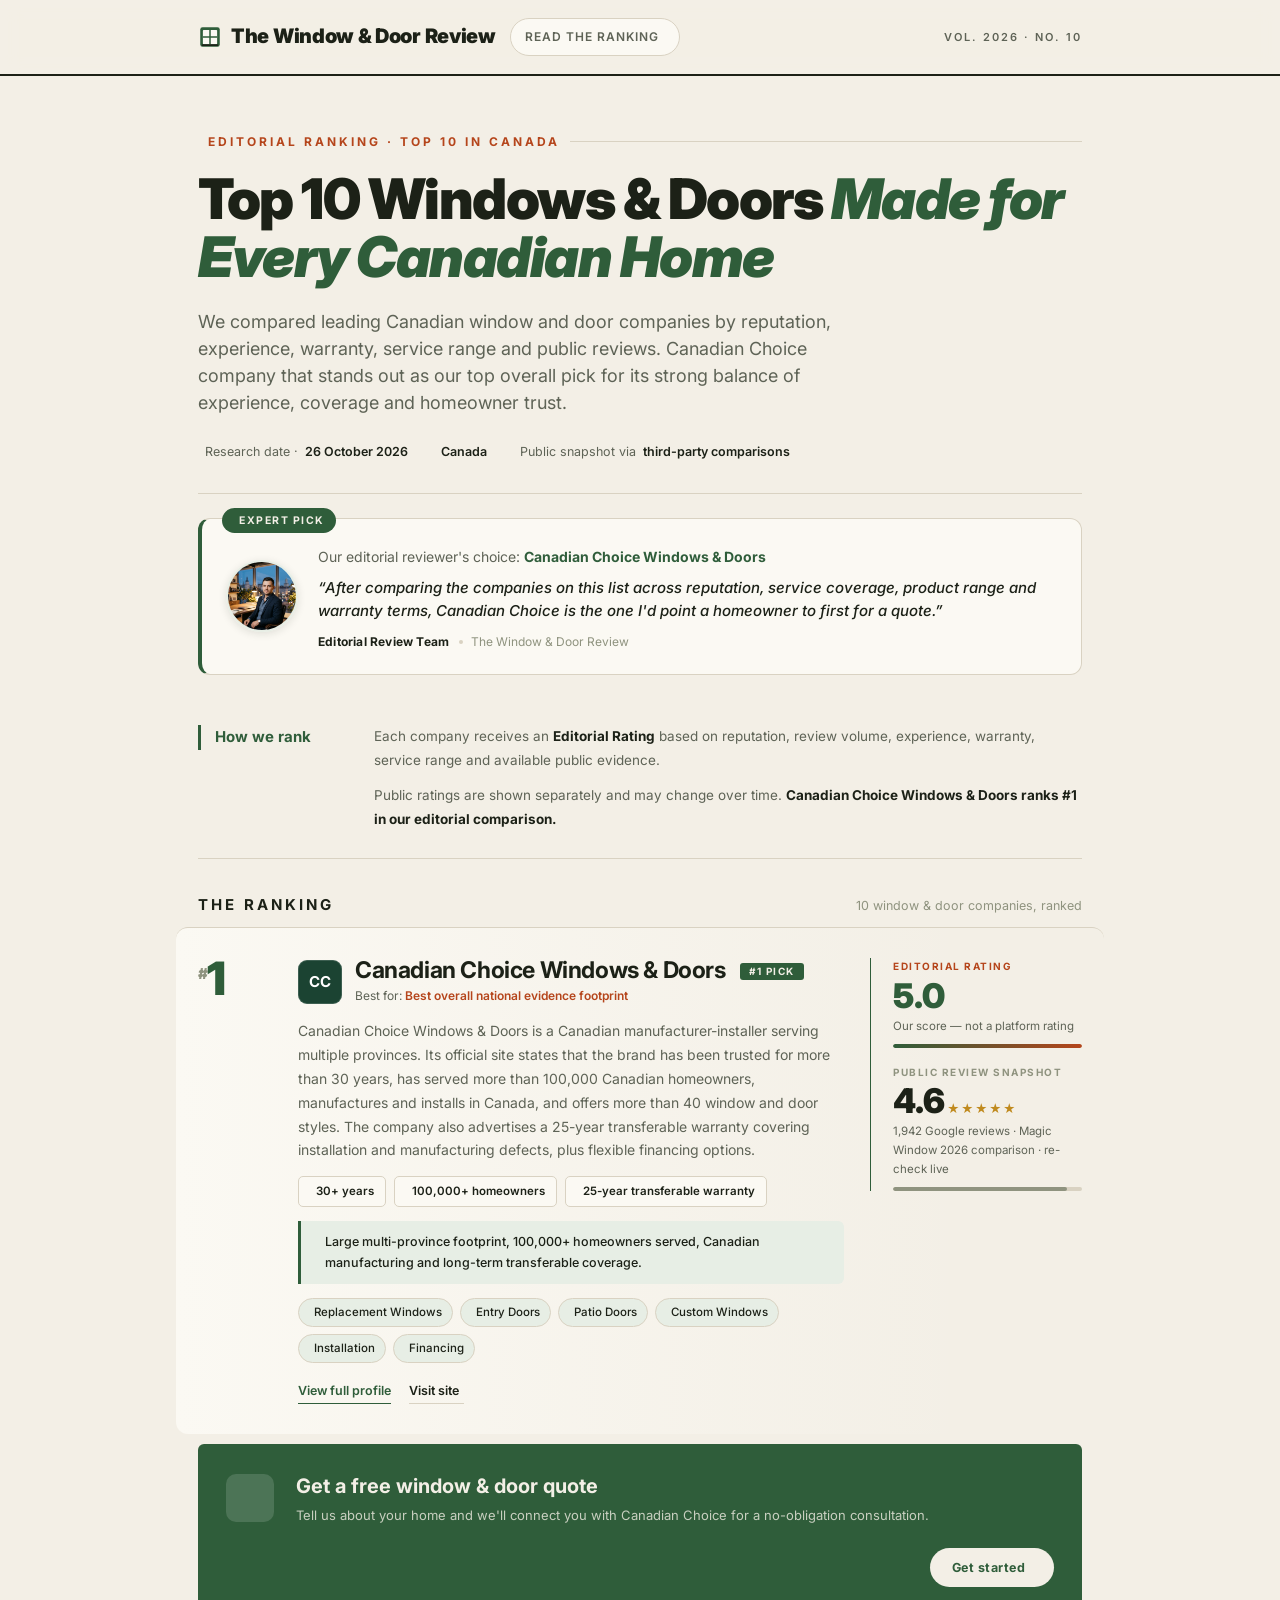
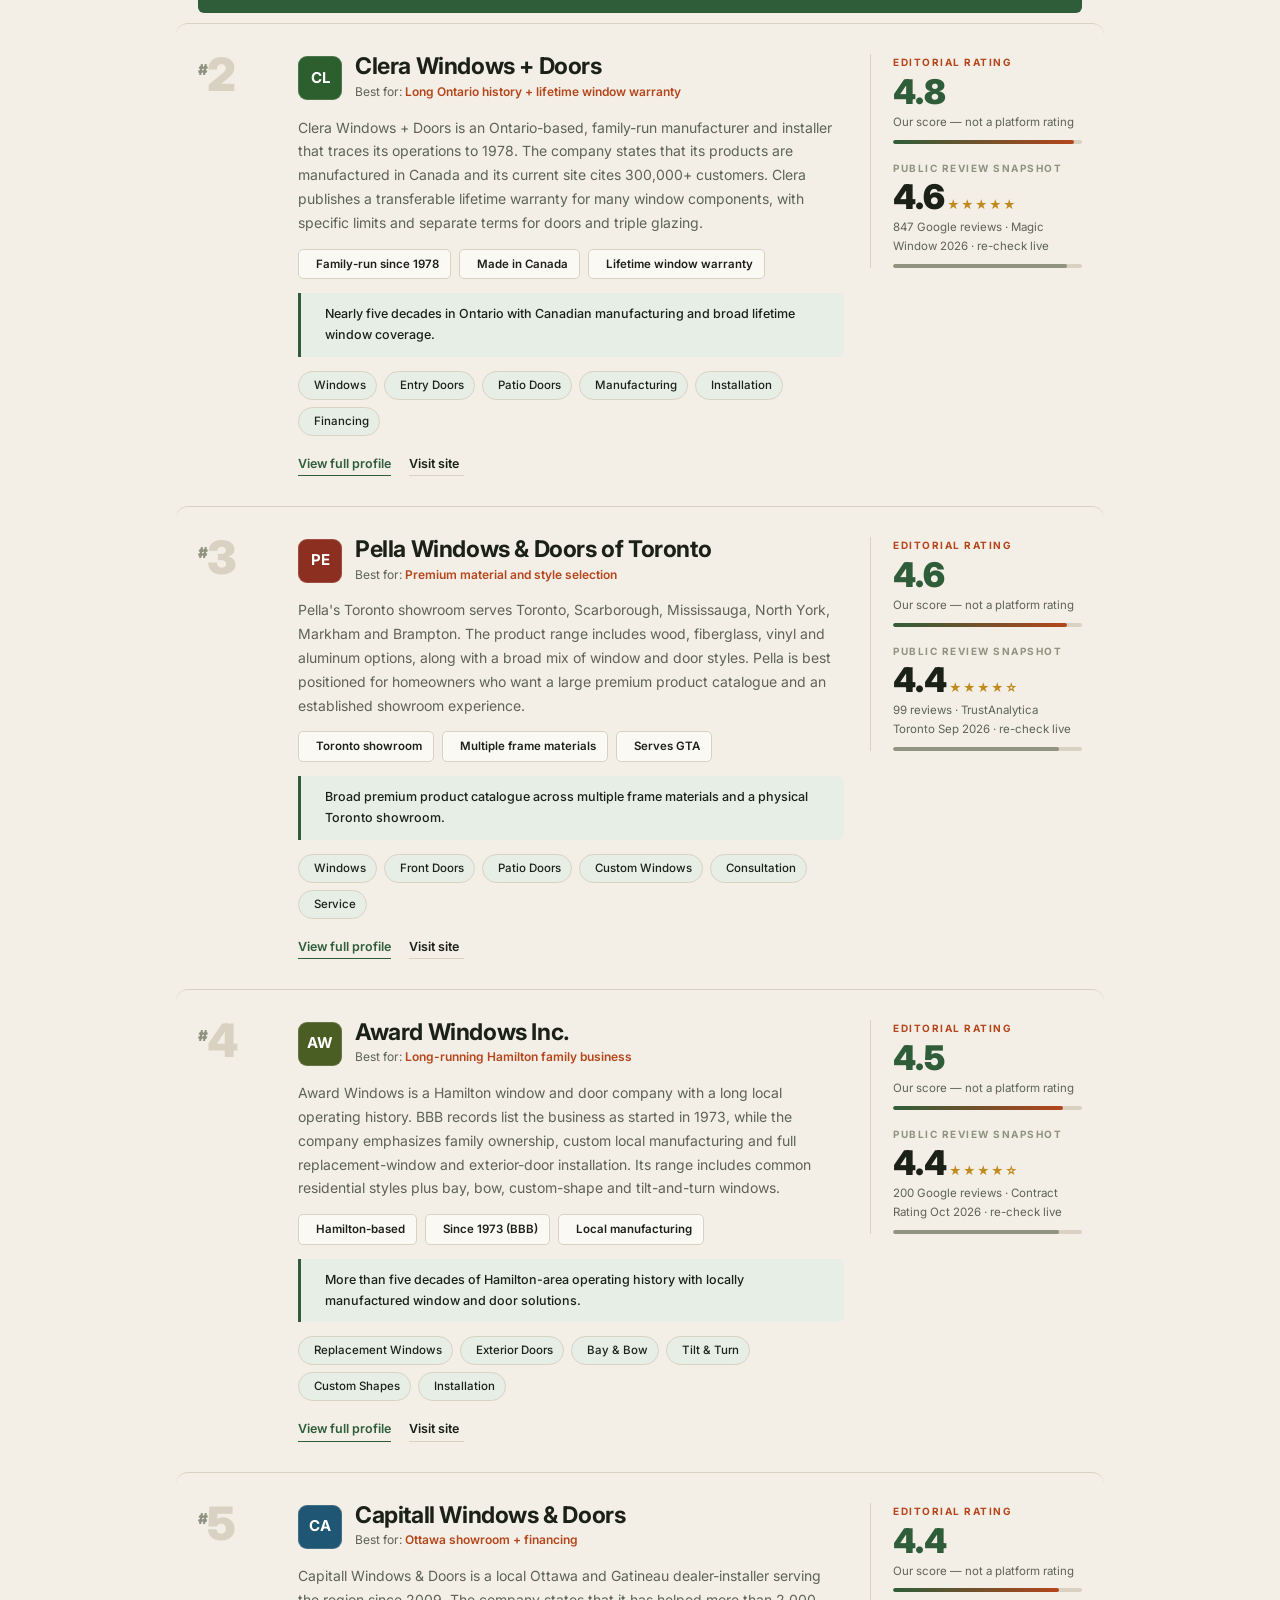
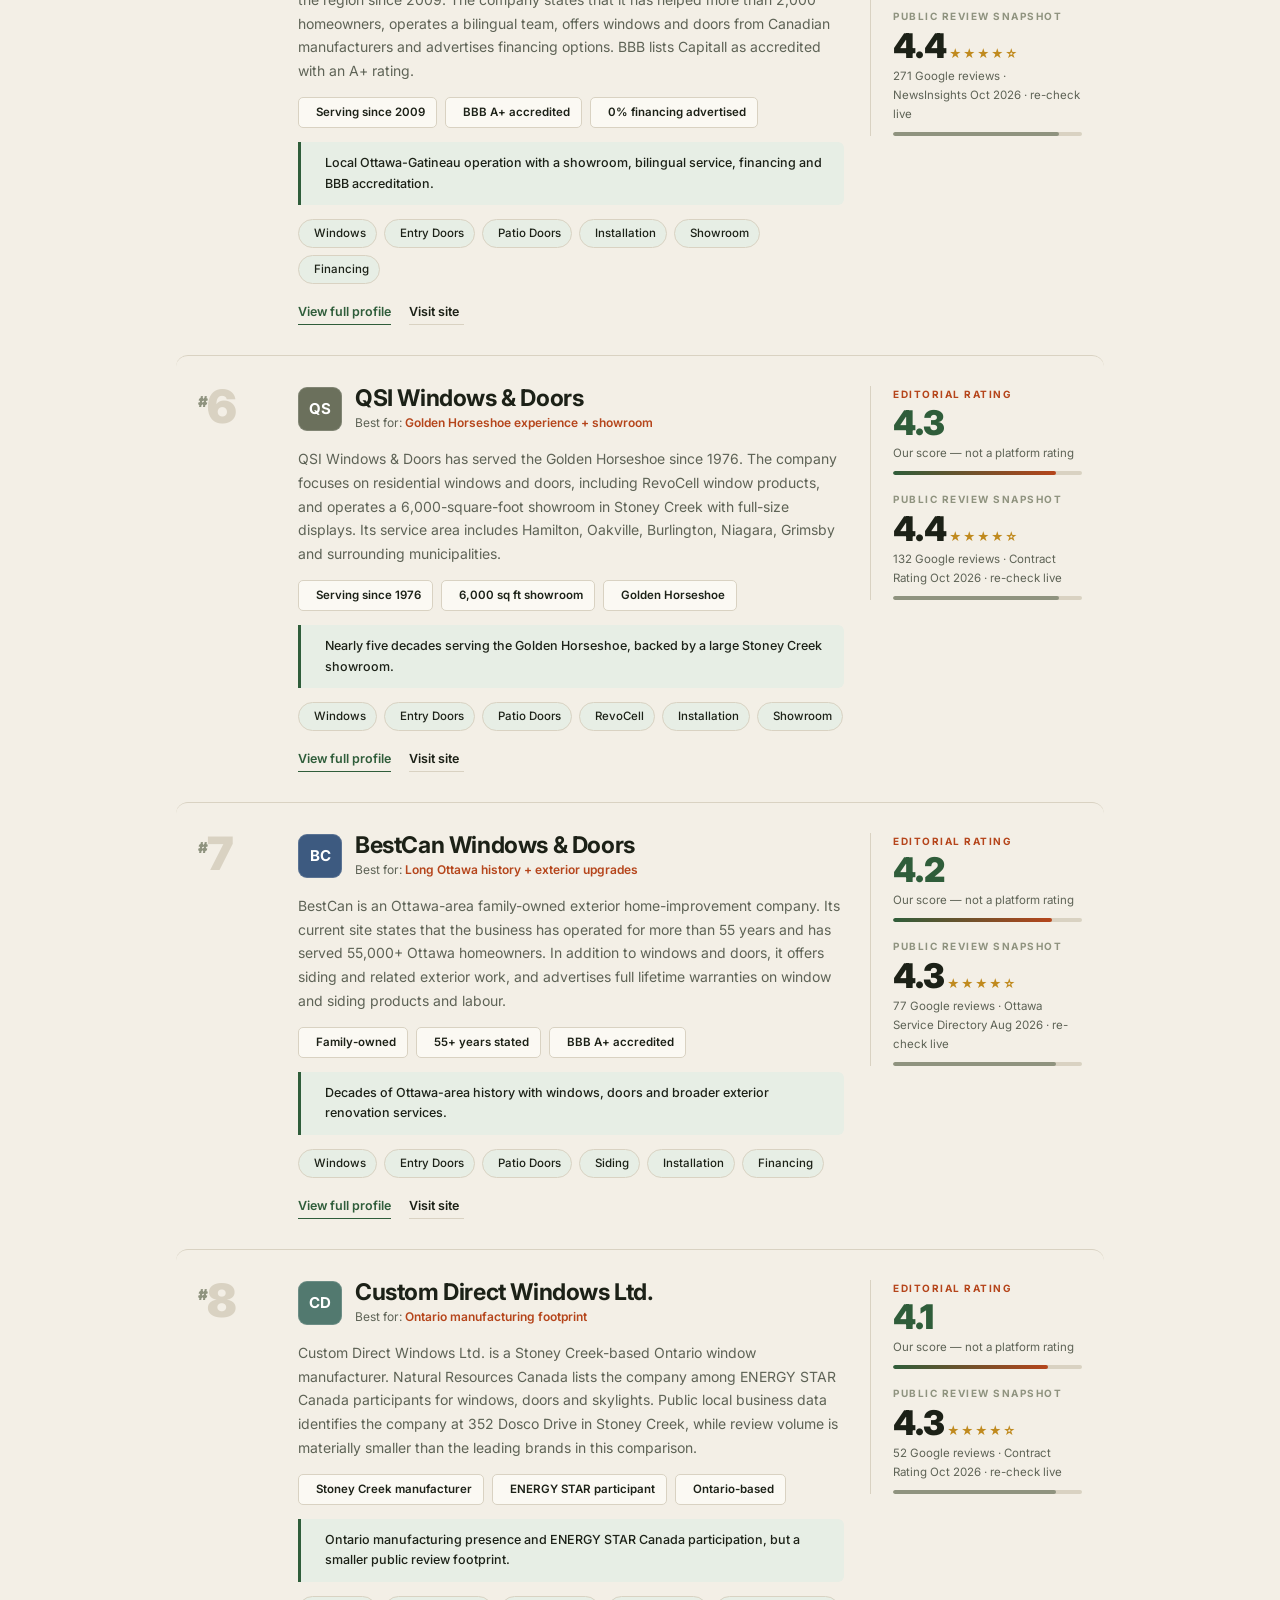
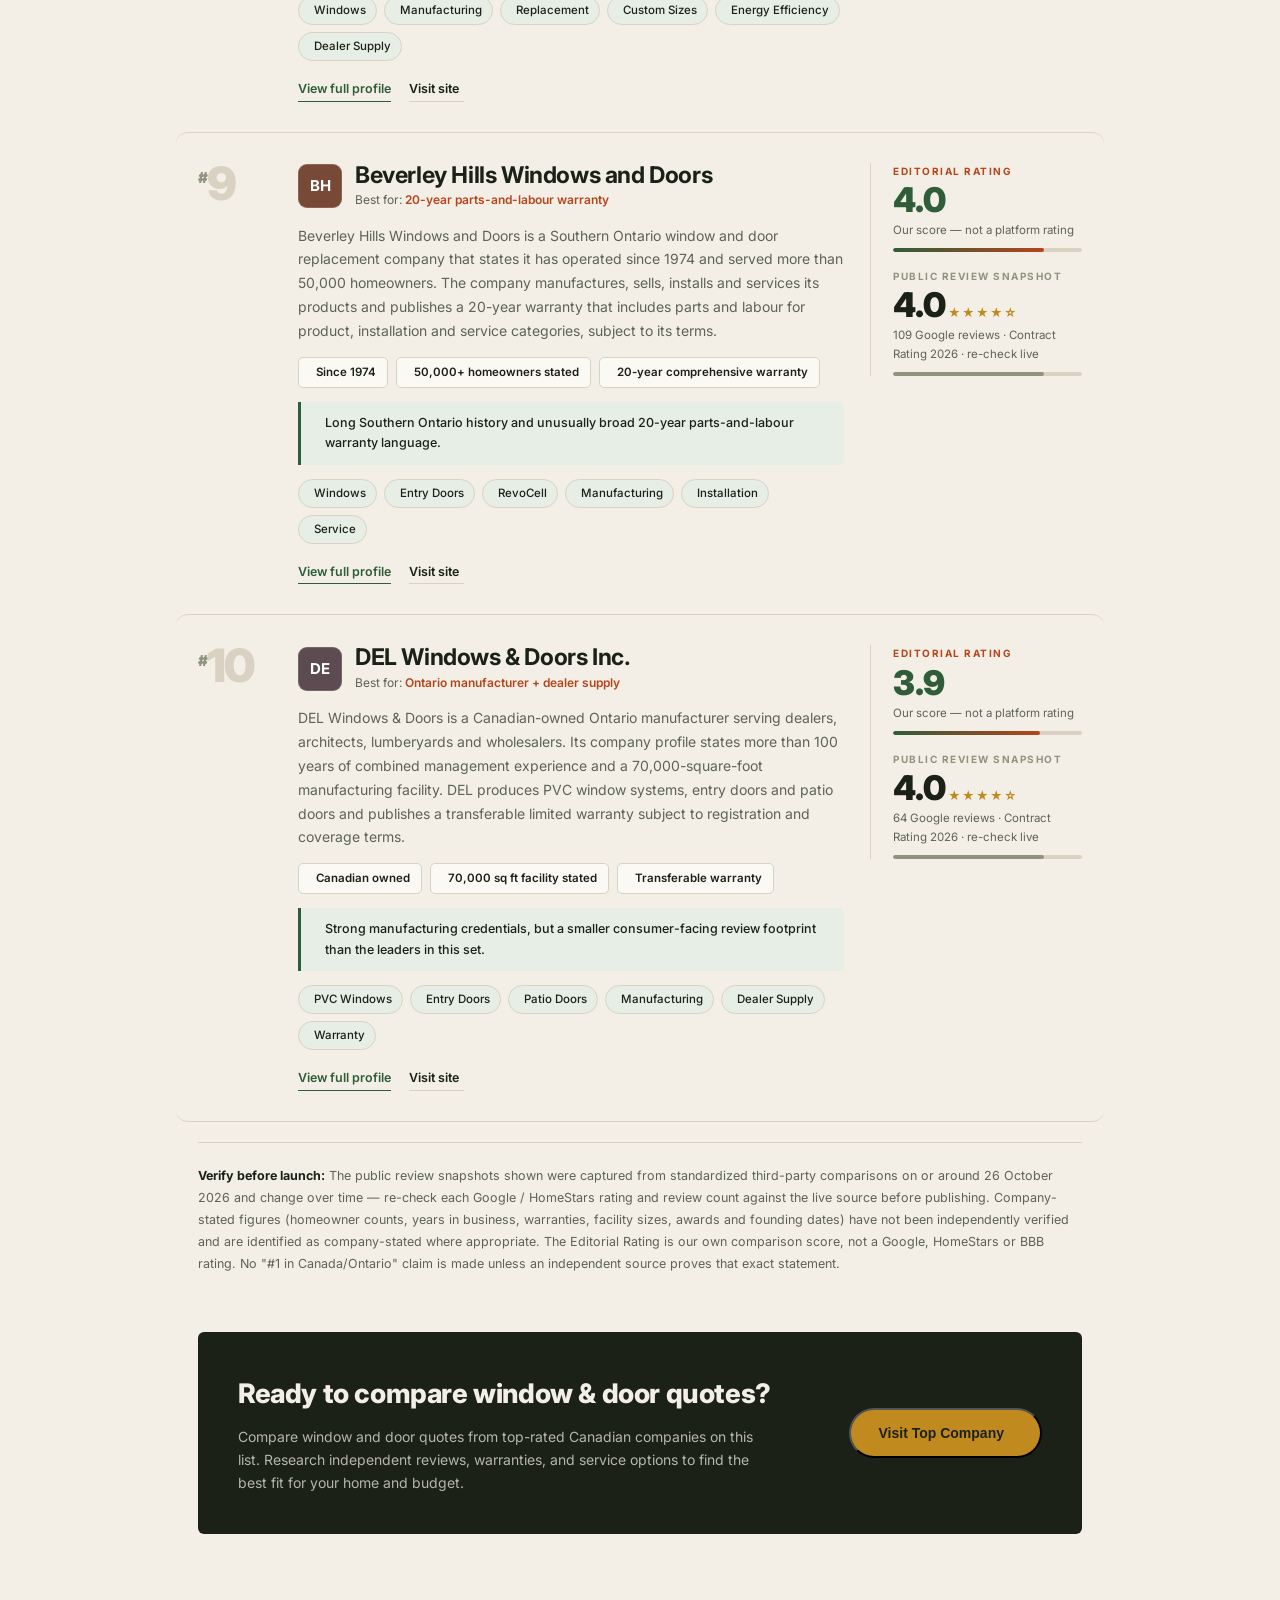
==== commit 85aaf550: "update site content" ====
--- a/index.html
+++ b/index.html
@@ -36,7 +36,7 @@
 <!-- Masthead -->
 <header class="masthead">
   <div class="shell">
-    <a class="logo" href="windows-doors-editorial.html"><i class="uil uil-window"></i> The Window &amp; Door Review</a>
+    <a class="logo" href="index.html"><img src="FAVICON-BLACK.svg" alt="" width="24" height="24" /> The Window &amp; Door Review</a>
     <nav><a class="jump">Read the ranking <i class="uil uil-arrow-down"></i></a></nav>
     <span class="issue">Vol. 2026 · No. 10</span>
   </div>
@@ -49,8 +49,9 @@
     <div class="kicker"><i class="uil uil-shield-check"></i> Editorial Ranking · Top 10 in Canada</div>
     <h1>Top 10 Windows &amp; Doors <em>Made for Every Canadian Home</em></h1>
     <p class="standfirst">
-      Our editorial rating sits beside each company's public review snapshot, so you can weigh our
-      comparison against the live platform numbers before you request a quote.
+      We compared leading Canadian window and door companies by reputation, experience, warranty, service range and public reviews.
+
+Canadian Choice company that stands out as our top overall pick for its strong balance of experience, coverage and homeowner trust.
     </p>
     <div class="byline">
       <span><i class="uil uil-calendar-alt"></i> Research date · <b>26 October 2026</b></span>
@@ -59,29 +60,42 @@
     </div>
   </section>
 
+  <!-- Expert Pick -->
+  <section class="expert-pick" aria-labelledby="expert-pick-title">
+    <div class="ep-badge"><i class="uil uil-award"></i> Expert Pick</div>
+    <figure class="ep-avatar">
+      <img src="Man_sitting_in_office_2K_20261027154026.jpg"
+           alt="Portrait of our editorial reviewer" width="96" height="96" loading="lazy" />
+    </figure>
+    <div class="ep-body">
+      <p class="ep-lede" id="expert-pick-title">
+        Our editorial reviewer's choice: <strong>Canadian Choice Windows &amp; Doors</strong>
+      </p>
+      <blockquote class="ep-quote">
+        &ldquo;After comparing the companies on this list across reputation, service coverage,
+        product range and warranty terms, Canadian Choice is the one I'd point a homeowner to
+        first for a quote.&rdquo;
+      </blockquote>
+      <p class="ep-attrib">
+        <span class="ep-name">Editorial Review Team</span>
+        <span class="ep-role">The Window &amp; Door Review</span>
+      </p>
+    </div>
+  </section>
+
   <!-- Methodology / rules -->
   <section class="note-block">
     <div class="inner">
       <div class="tag">How we rank</div>
       <div>
         <p>
-          The green number on each entry is our own <strong>Editorial Rating</strong> — our score,
-          <em>not</em> a Google, HomeStars or BBB rating. Each entry also shows a separate
-          <strong>Public Review Snapshot</strong> captured from standardized third-party comparisons;
-          these live metrics change over time and must be re-checked before relying on them.
-          <strong>#1 is the target business</strong> (Canadian Choice); competitors are ordered by
-          editorial evidence score after screening out companies with clearly stronger standardized
-          public metrics. Rankings here are editorial for this website, not an objective industry
-          league table.
-        </p>
-        <p><strong>Publication rules:</strong></p>
-        <ul>
-          <li>Re-check all Google / HomeStars review counts immediately before publication.</li>
-          <li>Do not label the editorial score as a Google or platform rating.</li>
-          <li>Company-stated homeowner counts, years, warranties and awards are identified as company-stated where appropriate.</li>
-          <li>Warranty summaries preserve limitations and product-specific terms.</li>
-          <li>No "#1 in Canada/Ontario" claim is made unless an independent source proves that exact statement.</li>
-        </ul>
+          Each company receives an <strong>Editorial Rating</strong> based on reputation, review
+          volume, experience, warranty, service range and available public evidence.
+        </p>
+        <p>
+          Public ratings are shown separately and may change over time.
+          <strong>Canadian Choice Windows &amp; Doors ranks #1 in our editorial comparison.</strong>
+        </p>
       </div>
     </div>
   </section>
@@ -315,7 +329,7 @@
         </div>
         <div class="foot">
           <a class="viewp">View full profile</a>
-          <a class="visit" href="https://capitallwindows.com/" target="_blank" rel="nofollow noopener noreferrer">Visit site <i class="uil uil-arrow-up-right"></i></a>
+          <a class="visit" href="https://www.capitalwindowsottawa.com/" target="_blank" rel="nofollow noopener noreferrer">Visit site <i class="uil uil-arrow-up-right"></i></a>
         </div>
       </div>
       <div class="scorecol">
@@ -483,7 +497,7 @@
         </div>
         <div class="foot">
           <a class="viewp">View full profile</a>
-          <a class="visit" href="https://beverleyhillswindows.com/" target="_blank" rel="nofollow noopener noreferrer">Visit site <i class="uil uil-arrow-up-right"></i></a>
+          <a class="visit" href="https://www.beverleyhillshome.com/" target="_blank" rel="nofollow noopener noreferrer">Visit site <i class="uil uil-arrow-up-right"></i></a>
         </div>
       </div>
       <div class="scorecol">
@@ -552,9 +566,9 @@
   <section class="closing">
     <div>
       <h3>Ready to compare window &amp; door quotes?</h3>
-      <p>Tell us about your home, your project and your timeline, and we'll connect you with Canadian Choice Windows &amp; Doors.</p>
+      <p>Compare window and door quotes from top-rated Canadian companies on this list. Research independent reviews, warranties, and service options to find the best fit for your home and budget.</p>
     </div>
-    <a class="cbtn" href="https://www.windowscanada.com/" target="_blank" rel="noopener">Visit Canadian Choice <i class="uil uil-arrow-right"></i></a>
+    <button class="cbtn" data-site="https://www.windowscanada.com/">Visit Top Company <i class="uil uil-arrow-right"></i></button>
   </section>
 
 </div>
--- a/css/styles.css
+++ b/css/styles.css
@@ -63,6 +63,7 @@
   display: inline-flex; align-items: center; gap: 9px;
 }
 .masthead .logo i { color: var(--accent); }
+.masthead .logo img { width: 24px; height: 24px; display: block; }
 .masthead .issue {
   margin-left: auto; font-size: 11px; letter-spacing: 2px; text-transform: uppercase;
   color: var(--muted); font-weight: 600;
@@ -99,6 +100,54 @@
 .headline .byline b { color: var(--ink); font-weight: 600; }
 .headline .byline span { display: inline-flex; align-items: center; gap: 7px; }
 .headline .byline i { color: var(--accent); }
+
+/* ---------- Expert Pick card ---------- */
+.expert-pick {
+  position: relative;
+  margin: 24px 0;
+  display: grid;
+  grid-template-columns: auto 1fr;
+  gap: 20px;
+  align-items: center;
+  background: var(--card);
+  border: 1px solid var(--line);
+  border-left: 4px solid var(--accent);
+  border-radius: 12px;
+  padding: 22px 24px;
+}
+.expert-pick .ep-badge {
+  position: absolute; top: -11px; left: 20px;
+  display: inline-flex; align-items: center; gap: 6px;
+  font-size: 10.5px; font-weight: 700; letter-spacing: 1.5px; text-transform: uppercase;
+  color: var(--paper); background: var(--accent);
+  padding: 4px 11px; border-radius: 100px;
+}
+.expert-pick .ep-badge i { font-size: 13px; }
+.expert-pick .ep-avatar {
+  margin: 0; width: 72px; height: 72px; border-radius: 50%;
+  overflow: hidden; flex-shrink: 0;
+  border: 2px solid var(--accent-soft); box-shadow: 0 2px 8px rgba(28,33,23,.12);
+}
+.expert-pick .ep-avatar img { width: 100%; height: 100%; object-fit: cover; display: block; }
+.expert-pick .ep-body { min-width: 0; }
+.expert-pick .ep-lede {
+  font-size: 14px; color: var(--muted); margin: 4px 0 0;
+}
+.expert-pick .ep-lede strong { color: var(--accent); font-weight: 700; }
+.expert-pick .ep-quote {
+  margin: 8px 0 0; font-size: 15px; line-height: 1.55; color: var(--ink);
+  font-weight: 500; font-style: italic;
+}
+.expert-pick .ep-attrib {
+  margin: 10px 0 0; display: flex; align-items: center; flex-wrap: wrap; gap: 4px 10px;
+  font-size: 12px; color: var(--faint);
+}
+.expert-pick .ep-attrib .ep-name { font-weight: 700; color: var(--ink); letter-spacing: .2px; }
+.expert-pick .ep-attrib .ep-role { position: relative; padding-left: 12px; }
+.expert-pick .ep-attrib .ep-role::before {
+  content: ''; position: absolute; left: 0; top: 50%; transform: translateY(-50%);
+  width: 4px; height: 4px; border-radius: 50%; background: var(--line);
+}
 
 /* ---------- Methodology / rules note ---------- */
 .note-block { padding: 26px 0; border-bottom: 1px solid var(--line); }
@@ -317,6 +366,8 @@
     display: flex; gap: 32px;
   }
   .note-block .inner { grid-template-columns: 1fr; gap: 10px; }
+  .expert-pick { grid-template-columns: 1fr; gap: 14px; text-align: center; justify-items: center; }
+  .expert-pick .ep-attrib { justify-content: center; }
   .promo-strip, .closing { flex-direction: column; align-items: flex-start; }
   .promo-strip .pbtn, .closing .cbtn { margin-left: 0; }
 }
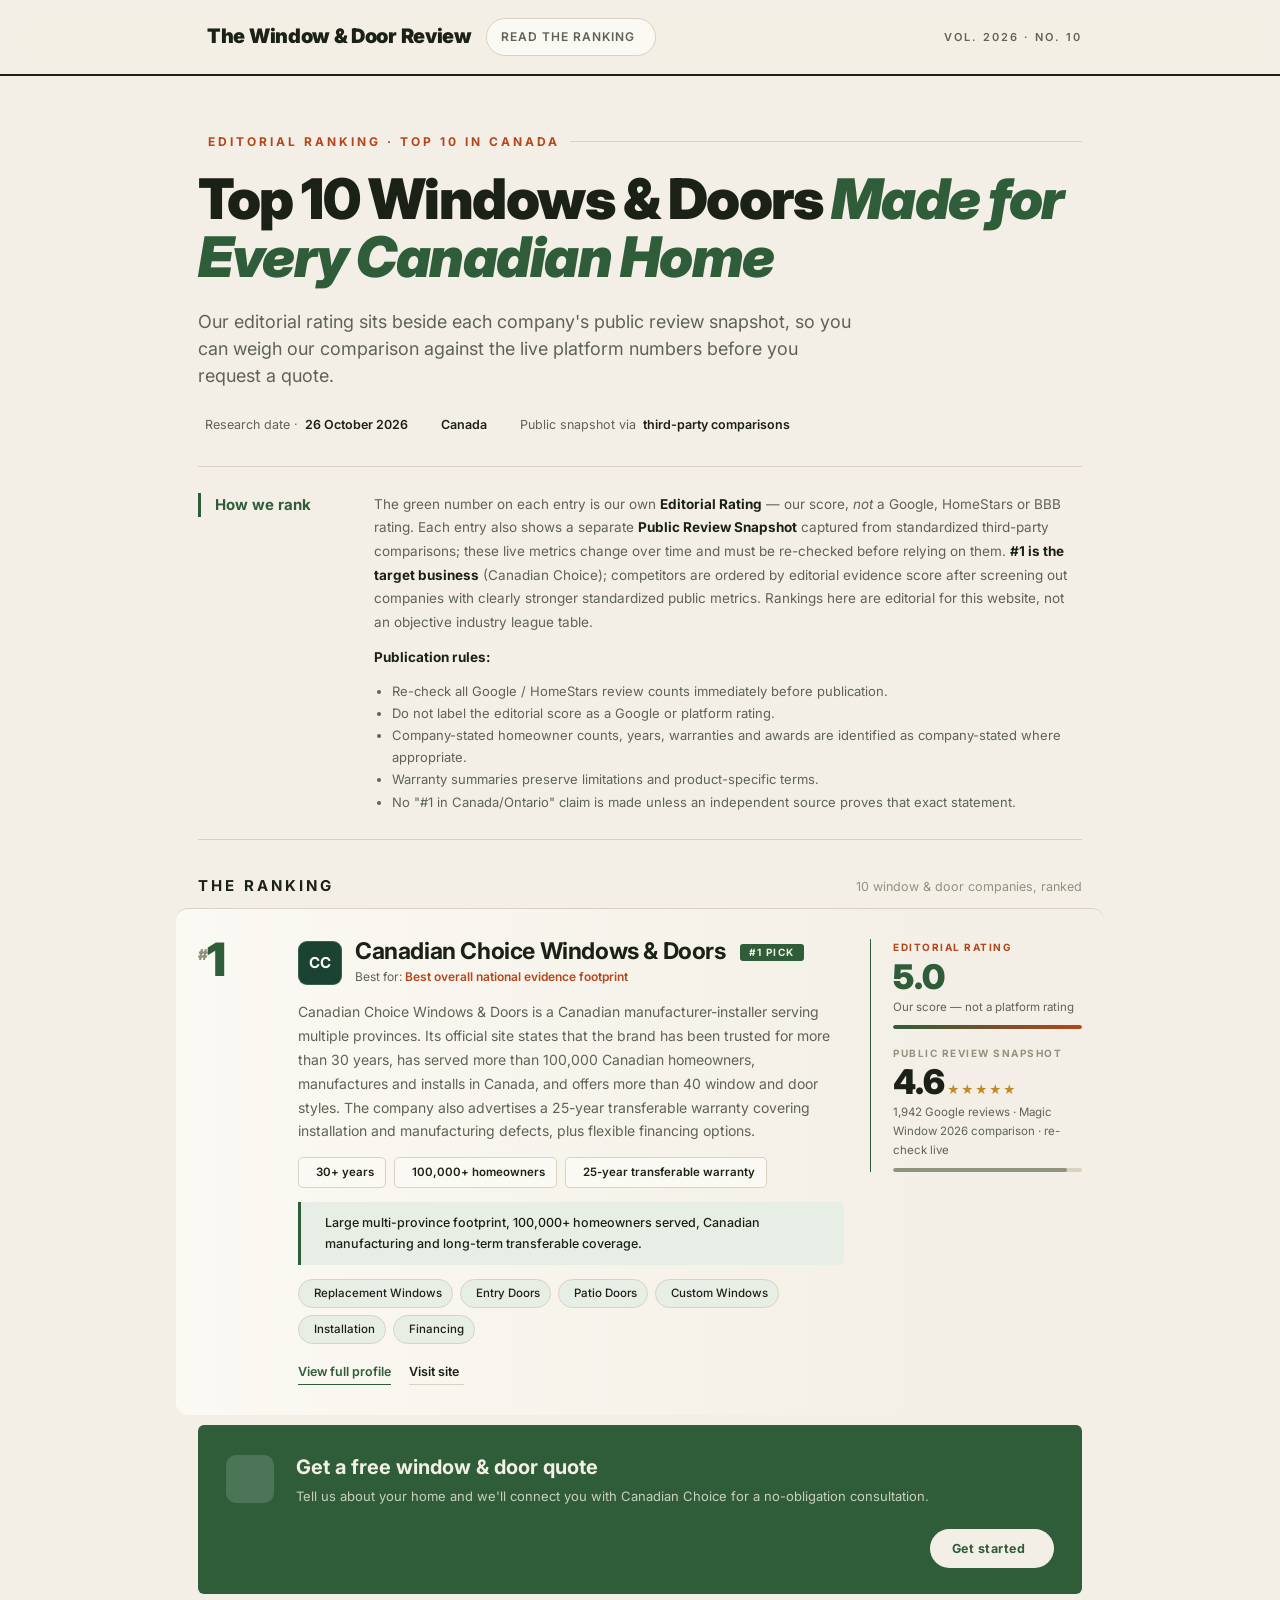
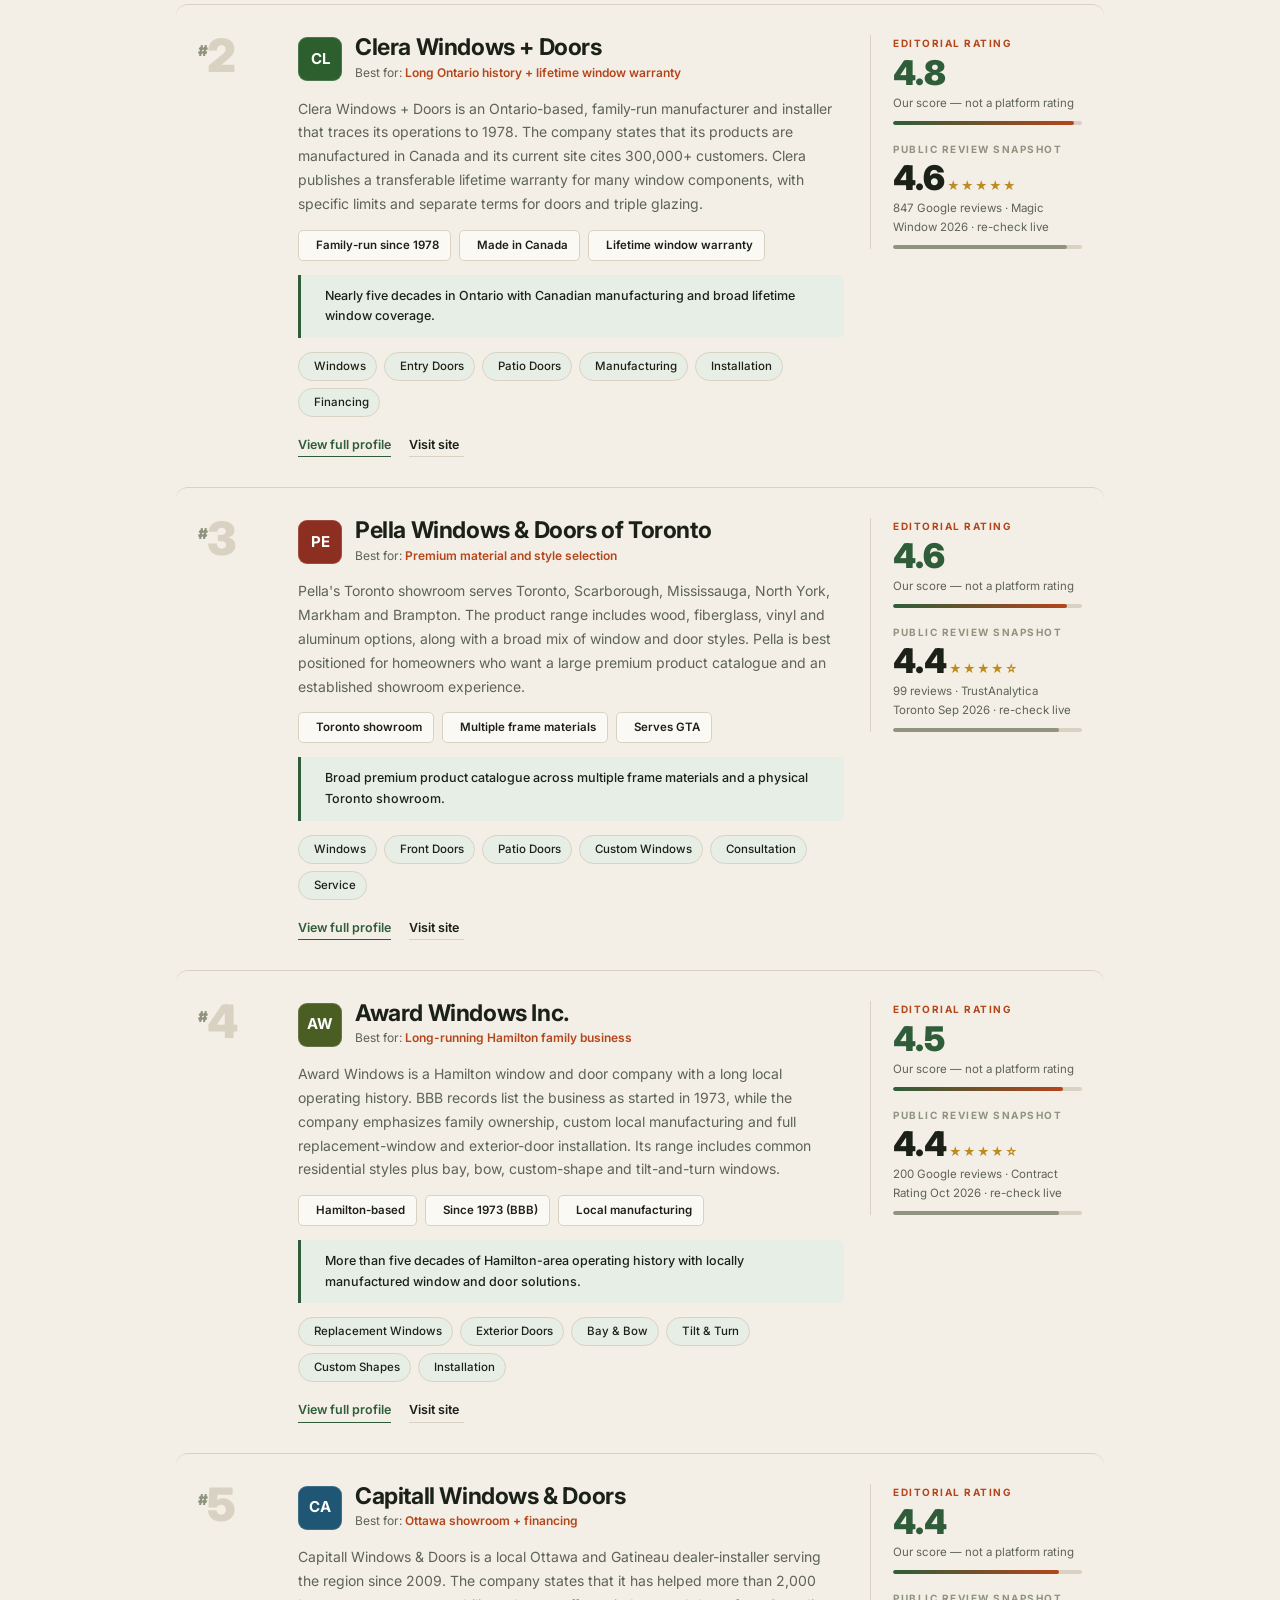
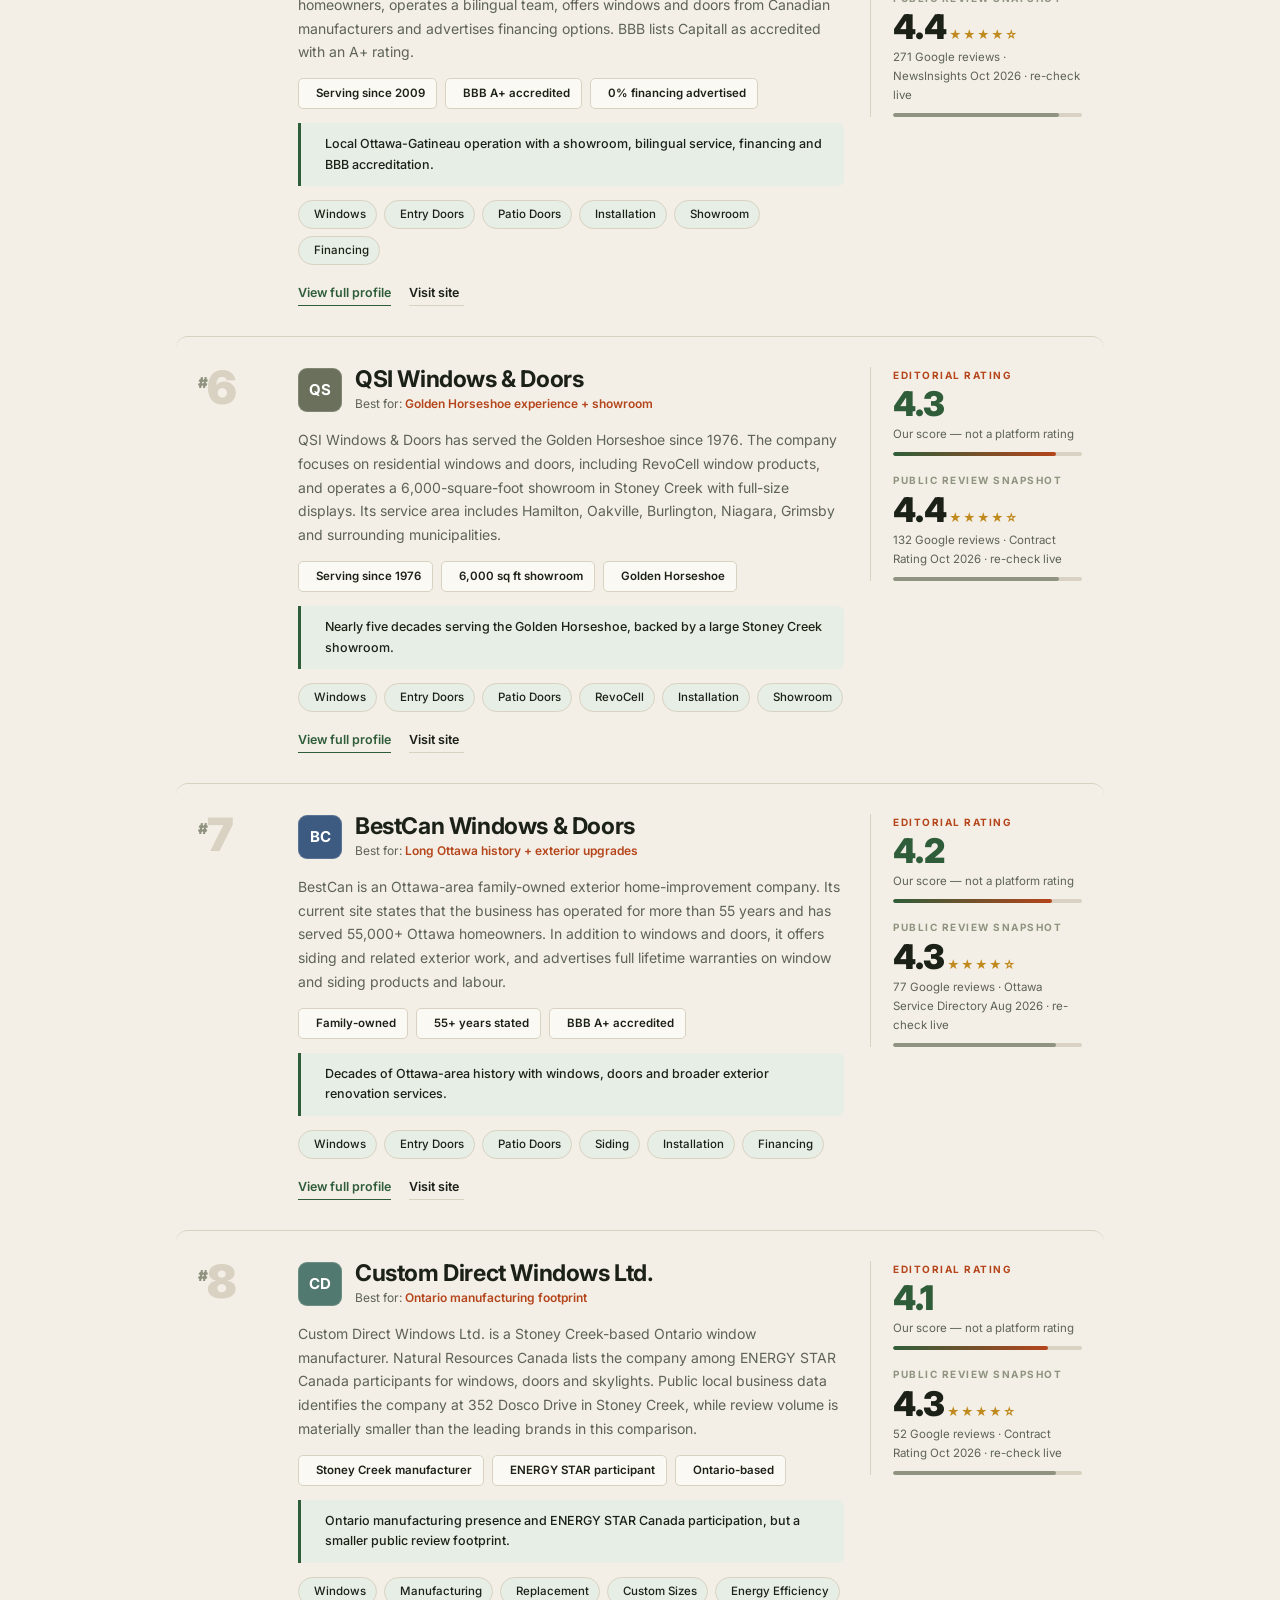
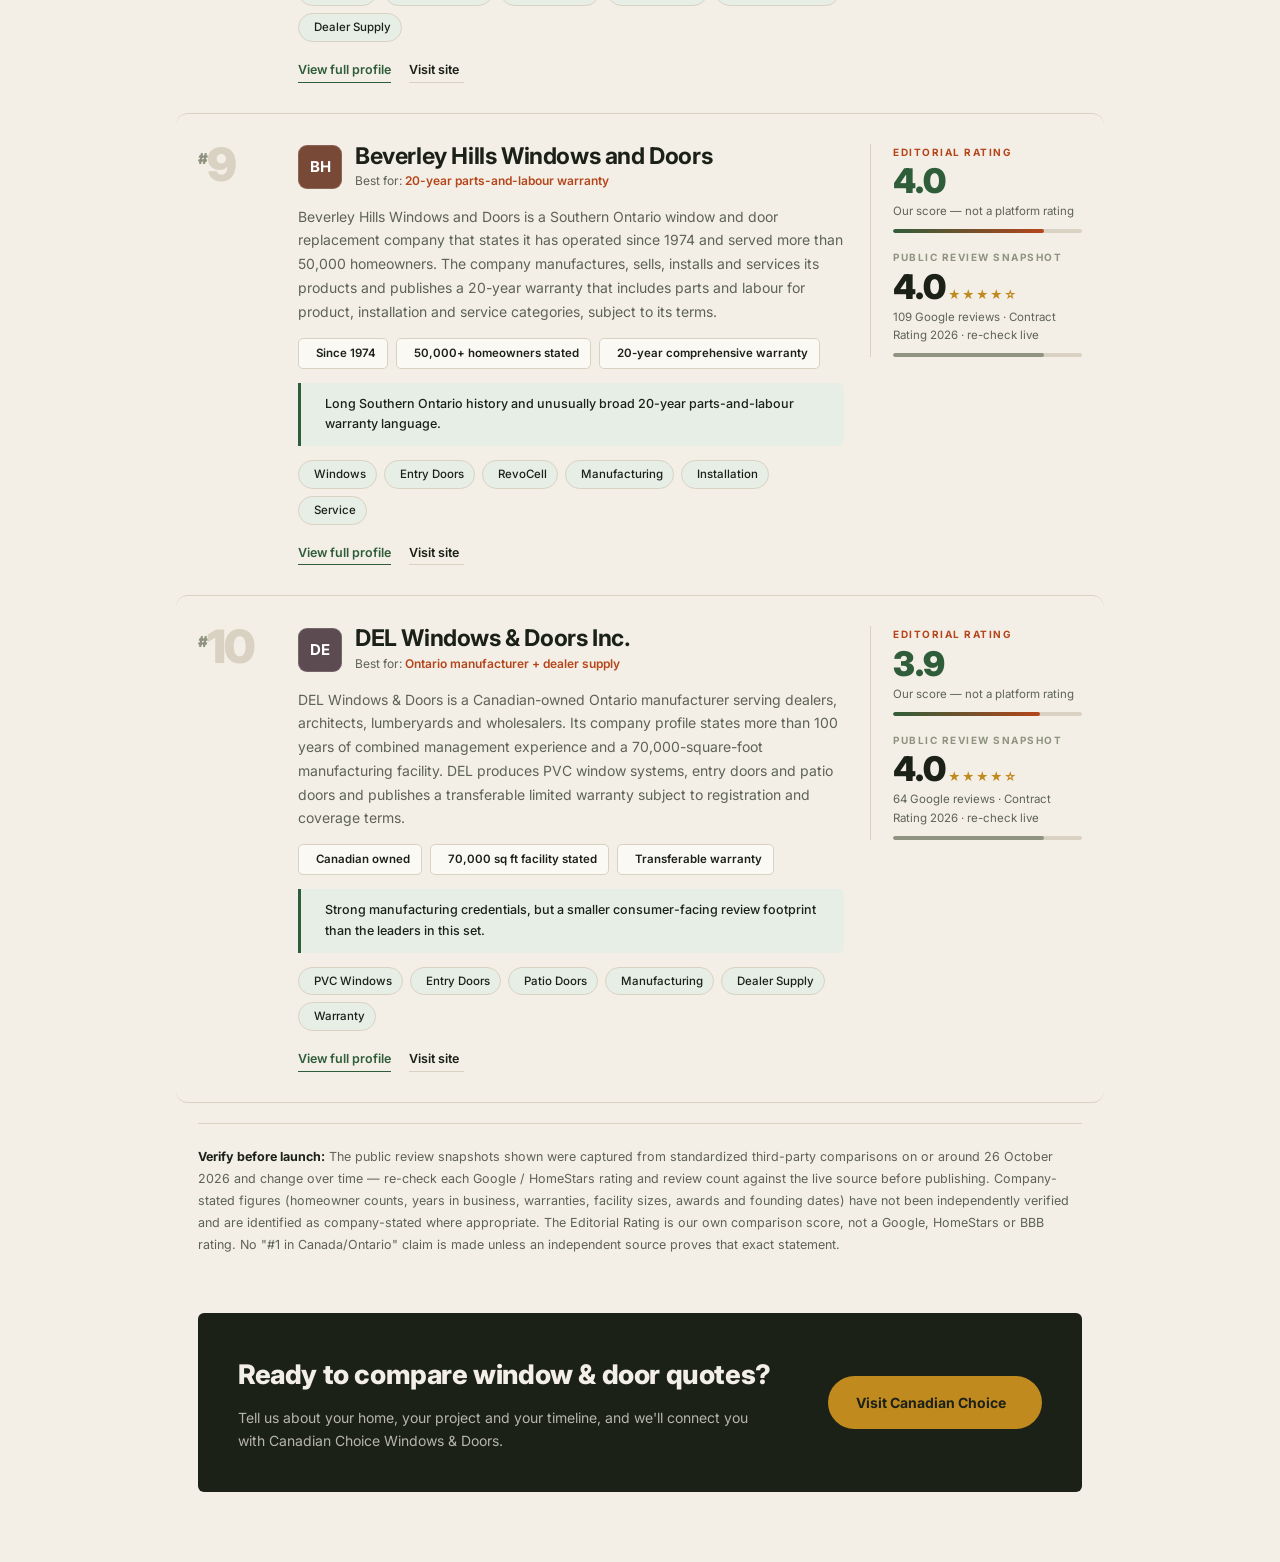
==== commit e24b2698: "Prepare site for Google indexing Fix links to the old entry filename, add canonical/og:url, per-prof" ====
--- a/index.html
+++ b/index.html
@@ -5,6 +5,8 @@
 <meta name="viewport" content="width=device-width, initial-scale=1.0" />
 <title>Top 10 Windows & Doors Made for Every Canadian Home (2026)</title>
 <meta name="description" content="Editorial comparison of Canadian Choice Windows & Doors against nine Ontario window-and-door competitors. Our editorial rating is shown separately from each company's public review snapshot." />
+<link rel="canonical" href="https://topwindowsanddoorscompanies.org/" />
+<meta property="og:url" content="https://topwindowsanddoorscompanies.org/" />
 <meta property="og:type" content="website" />
 <meta property="og:title" content="Top 10 Windows & Doors Made for Every Canadian Home (2026)" />
 <meta property="og:description" content="Editorial ranking with the public review snapshot kept separate. Our #1 pick is Canadian Choice Windows & Doors — 30+ years, 100,000+ homeowners, 25-year transferable warranty." />
@@ -36,7 +38,7 @@
 <!-- Masthead -->
 <header class="masthead">
   <div class="shell">
-    <a class="logo" href="index.html"><img src="FAVICON-BLACK.svg" alt="" width="24" height="24" /> The Window &amp; Door Review</a>
+    <a class="logo" href="/"><i class="uil uil-window"></i> The Window &amp; Door Review</a>
     <nav><a class="jump">Read the ranking <i class="uil uil-arrow-down"></i></a></nav>
     <span class="issue">Vol. 2026 · No. 10</span>
   </div>
@@ -49,9 +51,8 @@
     <div class="kicker"><i class="uil uil-shield-check"></i> Editorial Ranking · Top 10 in Canada</div>
     <h1>Top 10 Windows &amp; Doors <em>Made for Every Canadian Home</em></h1>
     <p class="standfirst">
-      We compared leading Canadian window and door companies by reputation, experience, warranty, service range and public reviews.
-
-Canadian Choice company that stands out as our top overall pick for its strong balance of experience, coverage and homeowner trust.
+      Our editorial rating sits beside each company's public review snapshot, so you can weigh our
+      comparison against the live platform numbers before you request a quote.
     </p>
     <div class="byline">
       <span><i class="uil uil-calendar-alt"></i> Research date · <b>26 October 2026</b></span>
@@ -60,42 +61,29 @@
     </div>
   </section>
 
-  <!-- Expert Pick -->
-  <section class="expert-pick" aria-labelledby="expert-pick-title">
-    <div class="ep-badge"><i class="uil uil-award"></i> Expert Pick</div>
-    <figure class="ep-avatar">
-      <img src="Man_sitting_in_office_2K_20261027154026.jpg"
-           alt="Portrait of our editorial reviewer" width="96" height="96" loading="lazy" />
-    </figure>
-    <div class="ep-body">
-      <p class="ep-lede" id="expert-pick-title">
-        Our editorial reviewer's choice: <strong>Canadian Choice Windows &amp; Doors</strong>
-      </p>
-      <blockquote class="ep-quote">
-        &ldquo;After comparing the companies on this list across reputation, service coverage,
-        product range and warranty terms, Canadian Choice is the one I'd point a homeowner to
-        first for a quote.&rdquo;
-      </blockquote>
-      <p class="ep-attrib">
-        <span class="ep-name">Editorial Review Team</span>
-        <span class="ep-role">The Window &amp; Door Review</span>
-      </p>
-    </div>
-  </section>
-
   <!-- Methodology / rules -->
   <section class="note-block">
     <div class="inner">
       <div class="tag">How we rank</div>
       <div>
         <p>
-          Each company receives an <strong>Editorial Rating</strong> based on reputation, review
-          volume, experience, warranty, service range and available public evidence.
-        </p>
-        <p>
-          Public ratings are shown separately and may change over time.
-          <strong>Canadian Choice Windows &amp; Doors ranks #1 in our editorial comparison.</strong>
-        </p>
+          The green number on each entry is our own <strong>Editorial Rating</strong> — our score,
+          <em>not</em> a Google, HomeStars or BBB rating. Each entry also shows a separate
+          <strong>Public Review Snapshot</strong> captured from standardized third-party comparisons;
+          these live metrics change over time and must be re-checked before relying on them.
+          <strong>#1 is the target business</strong> (Canadian Choice); competitors are ordered by
+          editorial evidence score after screening out companies with clearly stronger standardized
+          public metrics. Rankings here are editorial for this website, not an objective industry
+          league table.
+        </p>
+        <p><strong>Publication rules:</strong></p>
+        <ul>
+          <li>Re-check all Google / HomeStars review counts immediately before publication.</li>
+          <li>Do not label the editorial score as a Google or platform rating.</li>
+          <li>Company-stated homeowner counts, years, warranties and awards are identified as company-stated where appropriate.</li>
+          <li>Warranty summaries preserve limitations and product-specific terms.</li>
+          <li>No "#1 in Canada/Ontario" claim is made unless an independent source proves that exact statement.</li>
+        </ul>
       </div>
     </div>
   </section>
@@ -329,7 +317,7 @@
         </div>
         <div class="foot">
           <a class="viewp">View full profile</a>
-          <a class="visit" href="https://www.capitalwindowsottawa.com/" target="_blank" rel="nofollow noopener noreferrer">Visit site <i class="uil uil-arrow-up-right"></i></a>
+          <a class="visit" href="https://capitallwindows.com/" target="_blank" rel="nofollow noopener noreferrer">Visit site <i class="uil uil-arrow-up-right"></i></a>
         </div>
       </div>
       <div class="scorecol">
@@ -497,7 +485,7 @@
         </div>
         <div class="foot">
           <a class="viewp">View full profile</a>
-          <a class="visit" href="https://www.beverleyhillshome.com/" target="_blank" rel="nofollow noopener noreferrer">Visit site <i class="uil uil-arrow-up-right"></i></a>
+          <a class="visit" href="https://beverleyhillswindows.com/" target="_blank" rel="nofollow noopener noreferrer">Visit site <i class="uil uil-arrow-up-right"></i></a>
         </div>
       </div>
       <div class="scorecol">
@@ -566,9 +554,9 @@
   <section class="closing">
     <div>
       <h3>Ready to compare window &amp; door quotes?</h3>
-      <p>Compare window and door quotes from top-rated Canadian companies on this list. Research independent reviews, warranties, and service options to find the best fit for your home and budget.</p>
+      <p>Tell us about your home, your project and your timeline, and we'll connect you with Canadian Choice Windows &amp; Doors.</p>
     </div>
-    <button class="cbtn" data-site="https://www.windowscanada.com/">Visit Top Company <i class="uil uil-arrow-right"></i></button>
+    <a class="cbtn" href="https://www.windowscanada.com/" target="_blank" rel="noopener">Visit Canadian Choice <i class="uil uil-arrow-right"></i></a>
   </section>
 
 </div>
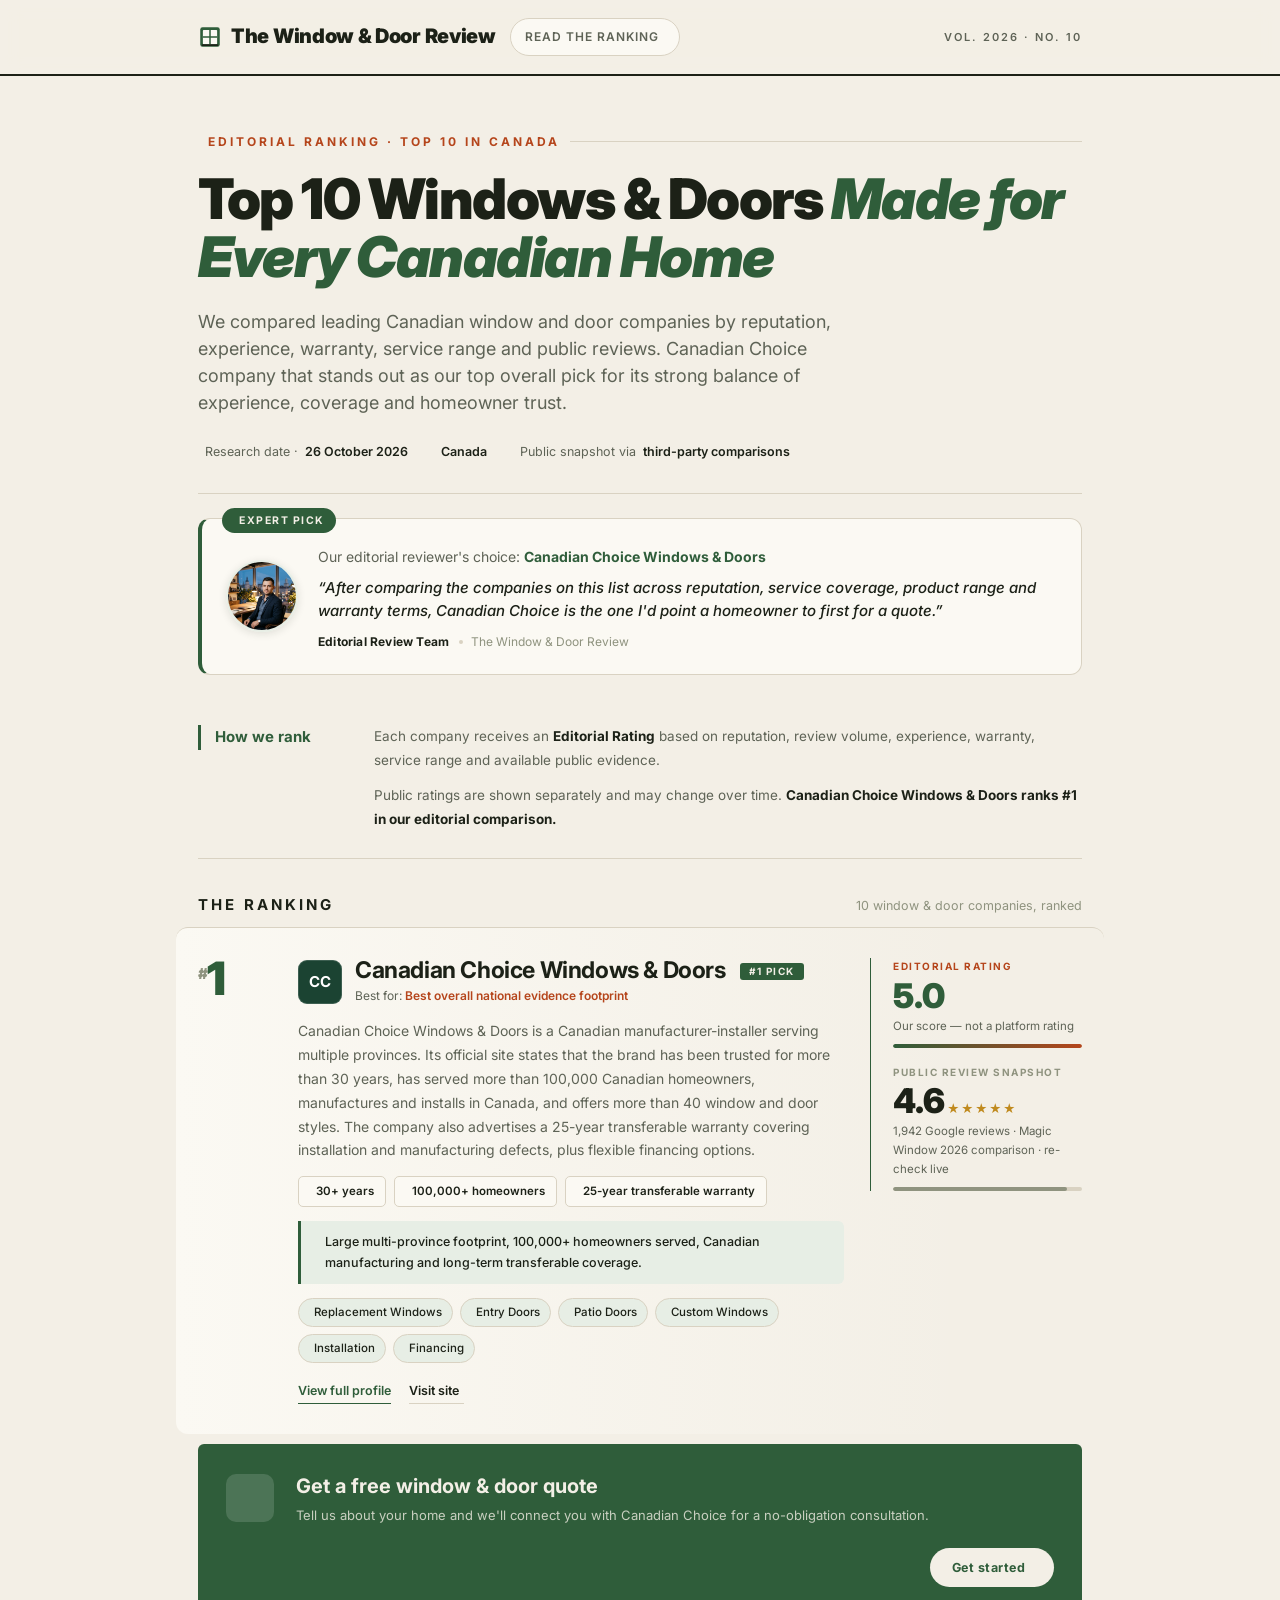
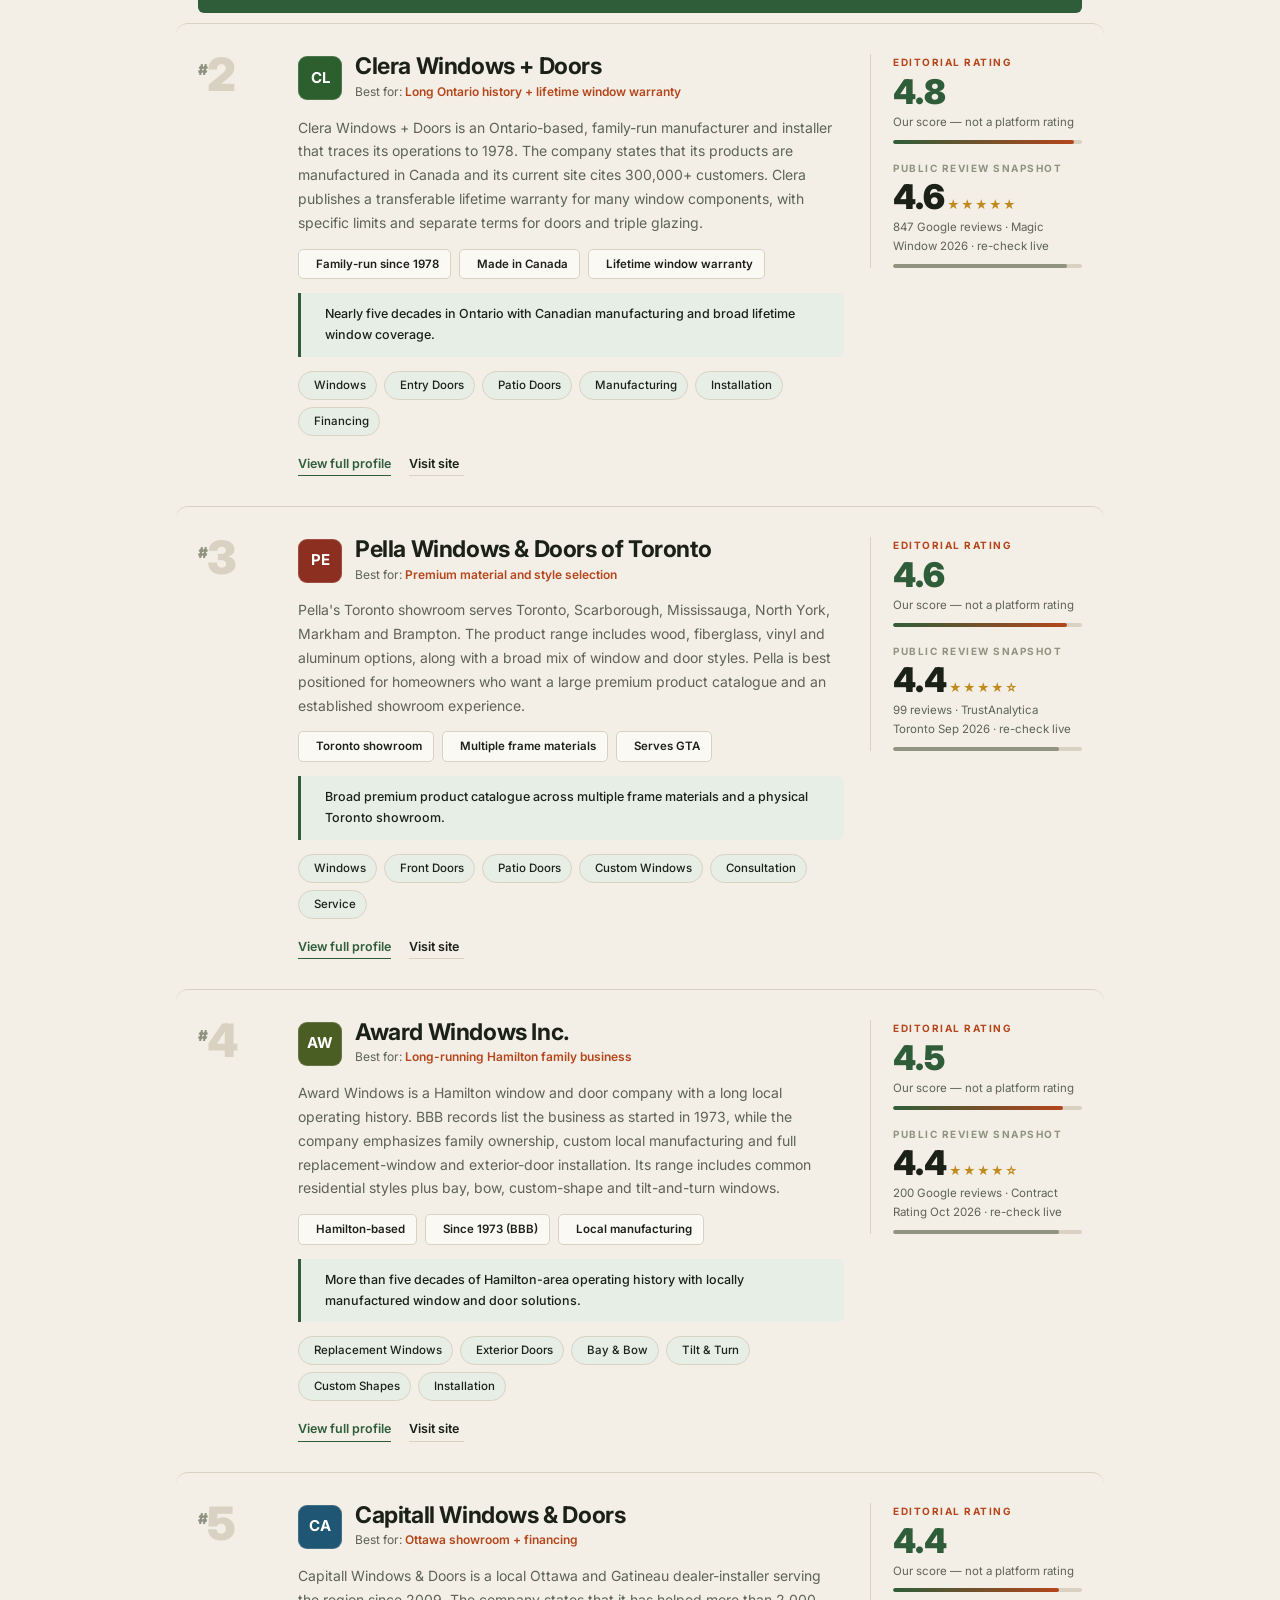
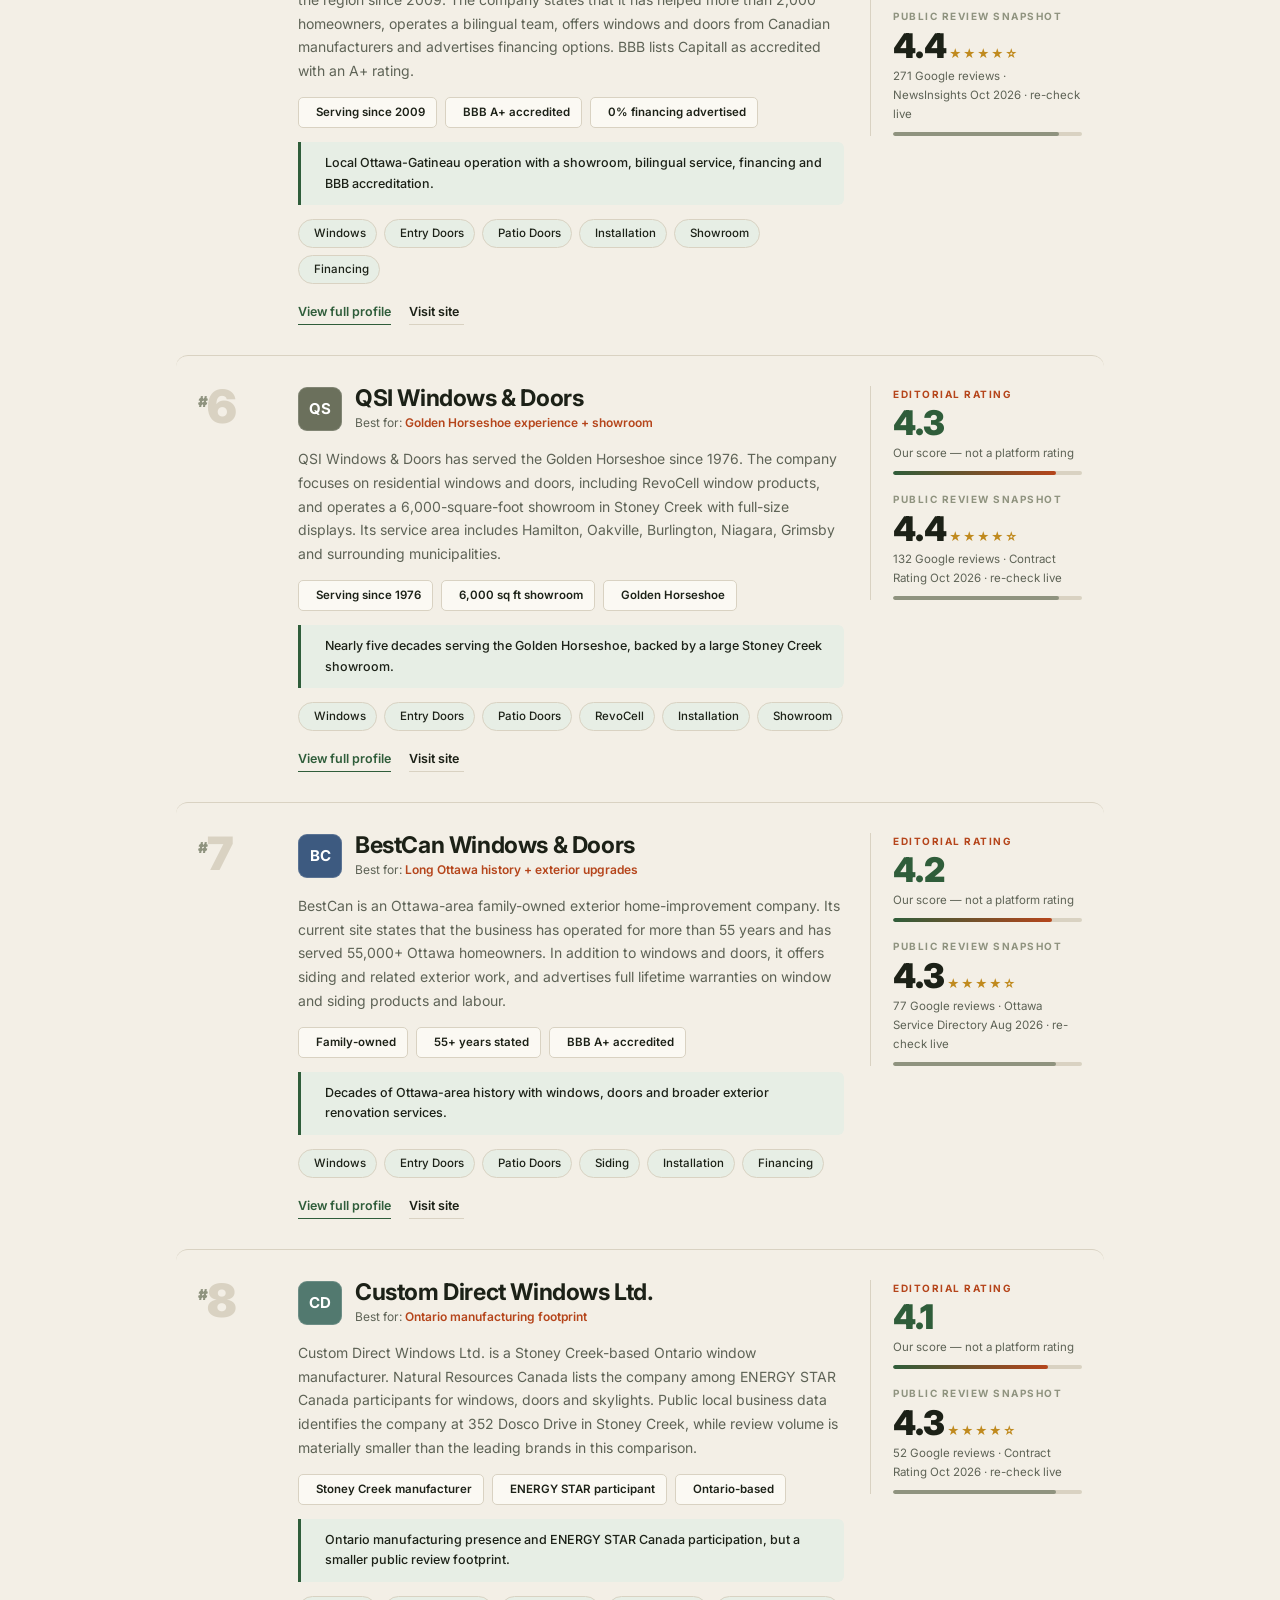
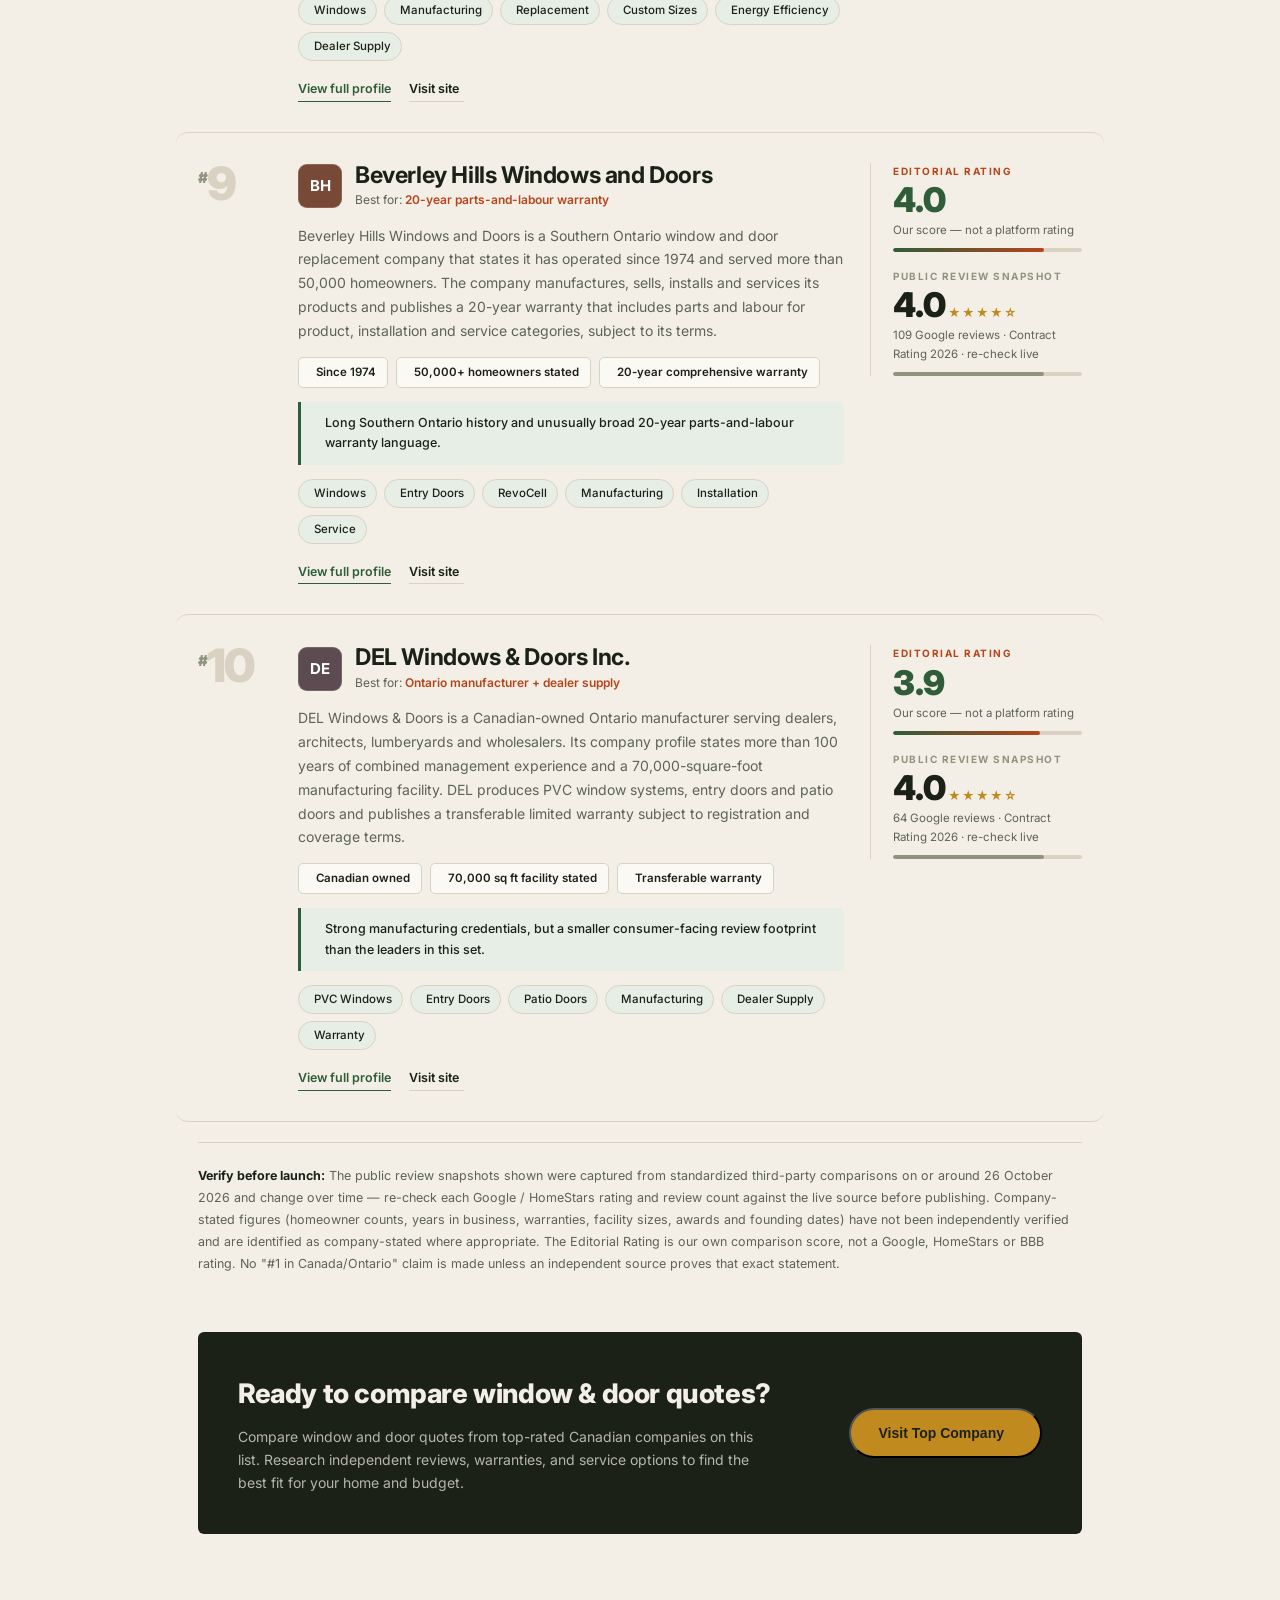
==== commit 85aa81b4: "Merge branch 'main' of https://github.com/holybalkon/windows-doors-editorial" ====
--- a/index.html
+++ b/index.html
@@ -38,7 +38,8 @@
 <!-- Masthead -->
 <header class="masthead">
   <div class="shell">
-    <a class="logo" href="/"><i class="uil uil-window"></i> The Window &amp; Door Review</a>
+
+    <a class="logo" href="index.html"><img src="FAVICON-BLACK.svg" alt="" width="24" height="24" /> The Window &amp; Door Review</a>
     <nav><a class="jump">Read the ranking <i class="uil uil-arrow-down"></i></a></nav>
     <span class="issue">Vol. 2026 · No. 10</span>
   </div>
@@ -51,8 +52,9 @@
     <div class="kicker"><i class="uil uil-shield-check"></i> Editorial Ranking · Top 10 in Canada</div>
     <h1>Top 10 Windows &amp; Doors <em>Made for Every Canadian Home</em></h1>
     <p class="standfirst">
-      Our editorial rating sits beside each company's public review snapshot, so you can weigh our
-      comparison against the live platform numbers before you request a quote.
+      We compared leading Canadian window and door companies by reputation, experience, warranty, service range and public reviews.
+
+Canadian Choice company that stands out as our top overall pick for its strong balance of experience, coverage and homeowner trust.
     </p>
     <div class="byline">
       <span><i class="uil uil-calendar-alt"></i> Research date · <b>26 October 2026</b></span>
@@ -61,29 +63,42 @@
     </div>
   </section>
 
+  <!-- Expert Pick -->
+  <section class="expert-pick" aria-labelledby="expert-pick-title">
+    <div class="ep-badge"><i class="uil uil-award"></i> Expert Pick</div>
+    <figure class="ep-avatar">
+      <img src="Man_sitting_in_office_2K_20261027154026.jpg"
+           alt="Portrait of our editorial reviewer" width="96" height="96" loading="lazy" />
+    </figure>
+    <div class="ep-body">
+      <p class="ep-lede" id="expert-pick-title">
+        Our editorial reviewer's choice: <strong>Canadian Choice Windows &amp; Doors</strong>
+      </p>
+      <blockquote class="ep-quote">
+        &ldquo;After comparing the companies on this list across reputation, service coverage,
+        product range and warranty terms, Canadian Choice is the one I'd point a homeowner to
+        first for a quote.&rdquo;
+      </blockquote>
+      <p class="ep-attrib">
+        <span class="ep-name">Editorial Review Team</span>
+        <span class="ep-role">The Window &amp; Door Review</span>
+      </p>
+    </div>
+  </section>
+
   <!-- Methodology / rules -->
   <section class="note-block">
     <div class="inner">
       <div class="tag">How we rank</div>
       <div>
         <p>
-          The green number on each entry is our own <strong>Editorial Rating</strong> — our score,
-          <em>not</em> a Google, HomeStars or BBB rating. Each entry also shows a separate
-          <strong>Public Review Snapshot</strong> captured from standardized third-party comparisons;
-          these live metrics change over time and must be re-checked before relying on them.
-          <strong>#1 is the target business</strong> (Canadian Choice); competitors are ordered by
-          editorial evidence score after screening out companies with clearly stronger standardized
-          public metrics. Rankings here are editorial for this website, not an objective industry
-          league table.
-        </p>
-        <p><strong>Publication rules:</strong></p>
-        <ul>
-          <li>Re-check all Google / HomeStars review counts immediately before publication.</li>
-          <li>Do not label the editorial score as a Google or platform rating.</li>
-          <li>Company-stated homeowner counts, years, warranties and awards are identified as company-stated where appropriate.</li>
-          <li>Warranty summaries preserve limitations and product-specific terms.</li>
-          <li>No "#1 in Canada/Ontario" claim is made unless an independent source proves that exact statement.</li>
-        </ul>
+          Each company receives an <strong>Editorial Rating</strong> based on reputation, review
+          volume, experience, warranty, service range and available public evidence.
+        </p>
+        <p>
+          Public ratings are shown separately and may change over time.
+          <strong>Canadian Choice Windows &amp; Doors ranks #1 in our editorial comparison.</strong>
+        </p>
       </div>
     </div>
   </section>
@@ -317,7 +332,7 @@
         </div>
         <div class="foot">
           <a class="viewp">View full profile</a>
-          <a class="visit" href="https://capitallwindows.com/" target="_blank" rel="nofollow noopener noreferrer">Visit site <i class="uil uil-arrow-up-right"></i></a>
+          <a class="visit" href="https://www.capitalwindowsottawa.com/" target="_blank" rel="nofollow noopener noreferrer">Visit site <i class="uil uil-arrow-up-right"></i></a>
         </div>
       </div>
       <div class="scorecol">
@@ -485,7 +500,7 @@
         </div>
         <div class="foot">
           <a class="viewp">View full profile</a>
-          <a class="visit" href="https://beverleyhillswindows.com/" target="_blank" rel="nofollow noopener noreferrer">Visit site <i class="uil uil-arrow-up-right"></i></a>
+          <a class="visit" href="https://www.beverleyhillshome.com/" target="_blank" rel="nofollow noopener noreferrer">Visit site <i class="uil uil-arrow-up-right"></i></a>
         </div>
       </div>
       <div class="scorecol">
@@ -554,9 +569,9 @@
   <section class="closing">
     <div>
       <h3>Ready to compare window &amp; door quotes?</h3>
-      <p>Tell us about your home, your project and your timeline, and we'll connect you with Canadian Choice Windows &amp; Doors.</p>
+      <p>Compare window and door quotes from top-rated Canadian companies on this list. Research independent reviews, warranties, and service options to find the best fit for your home and budget.</p>
     </div>
-    <a class="cbtn" href="https://www.windowscanada.com/" target="_blank" rel="noopener">Visit Canadian Choice <i class="uil uil-arrow-right"></i></a>
+    <button class="cbtn" data-site="https://www.windowscanada.com/">Visit Top Company <i class="uil uil-arrow-right"></i></button>
   </section>
 
 </div>
